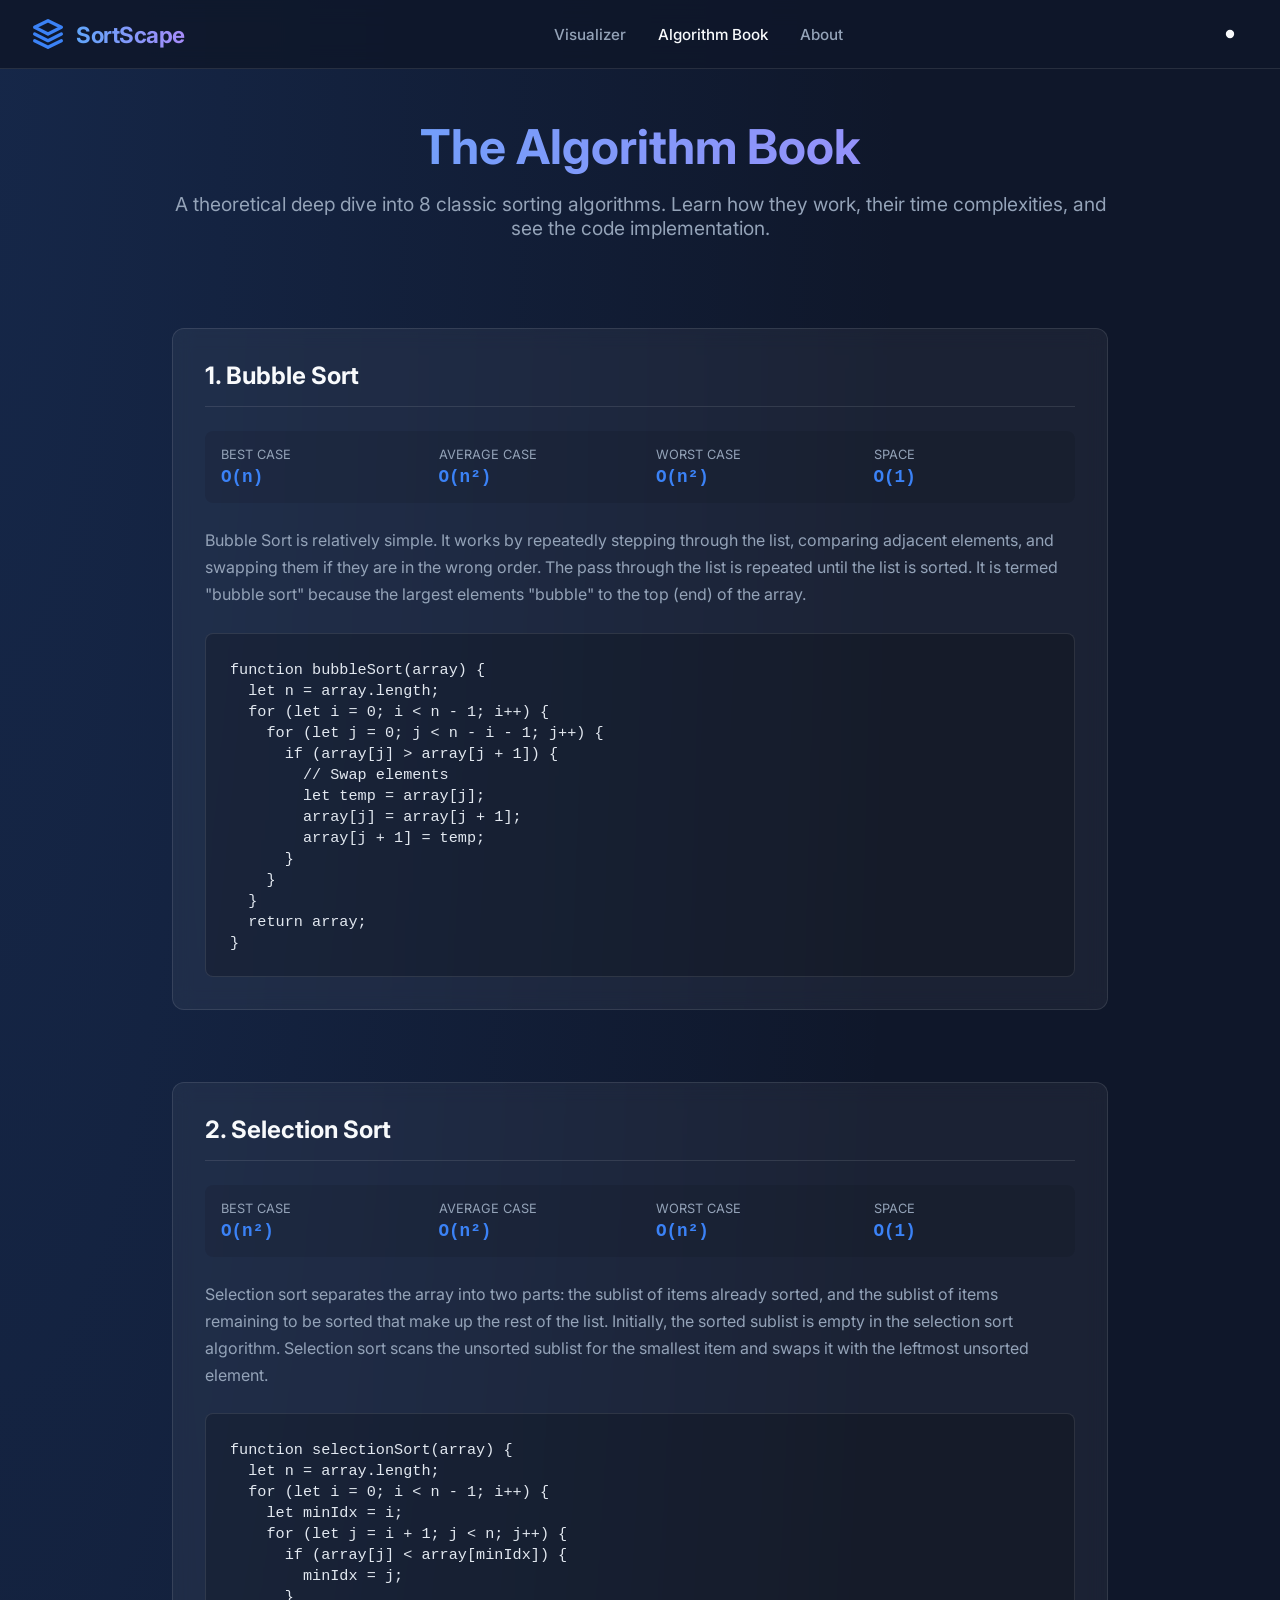
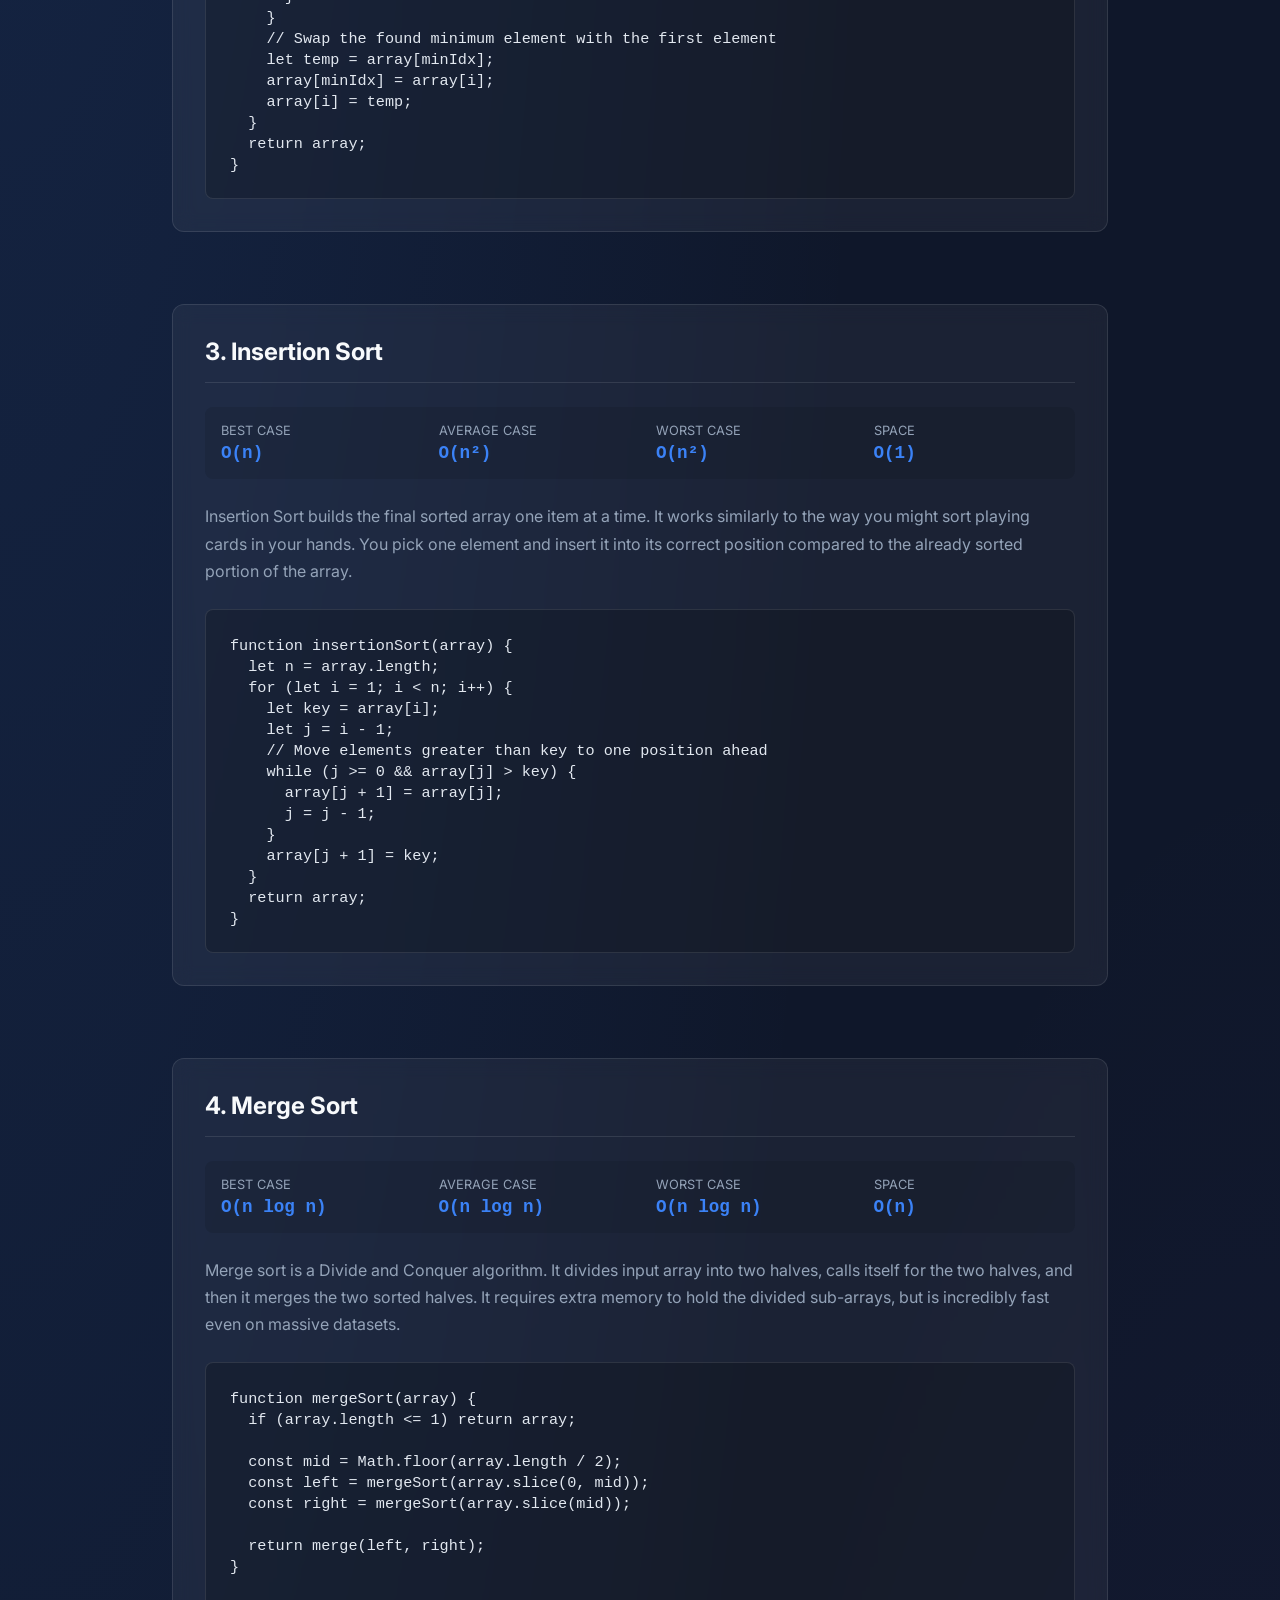
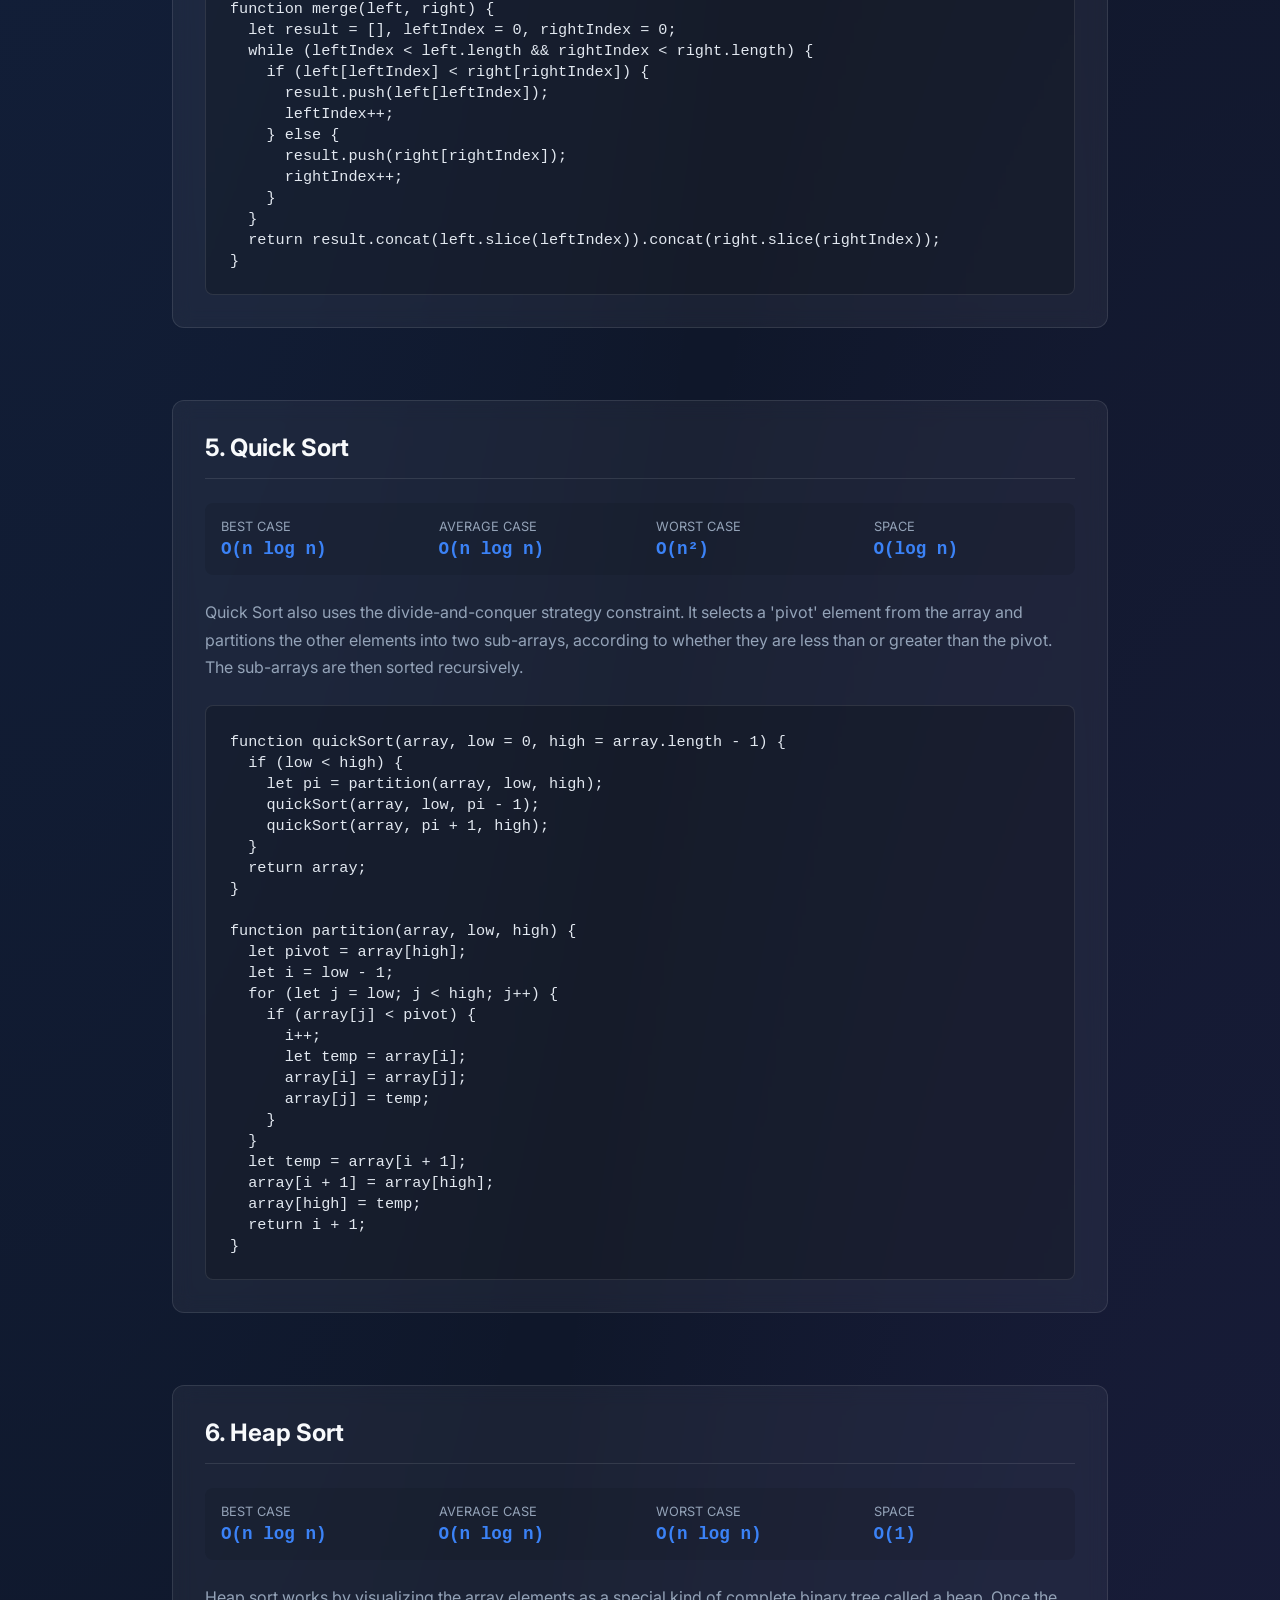
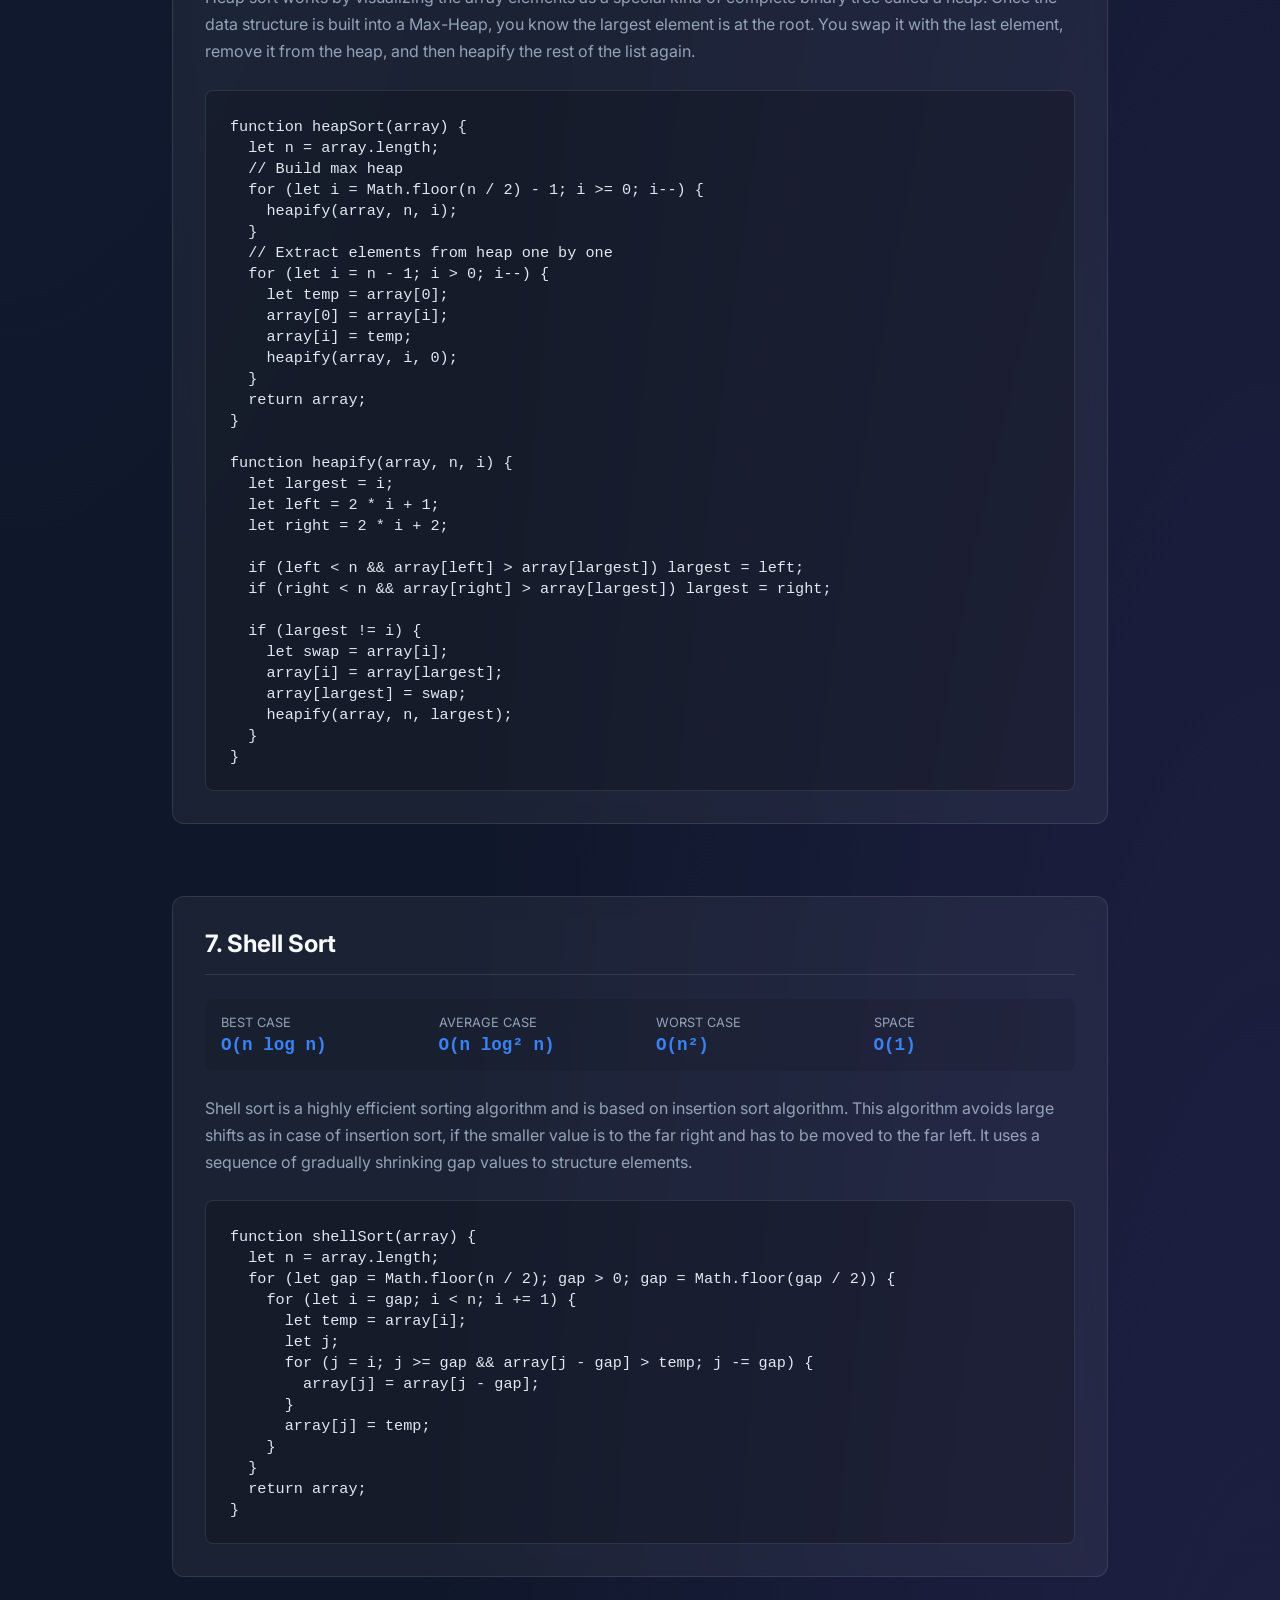
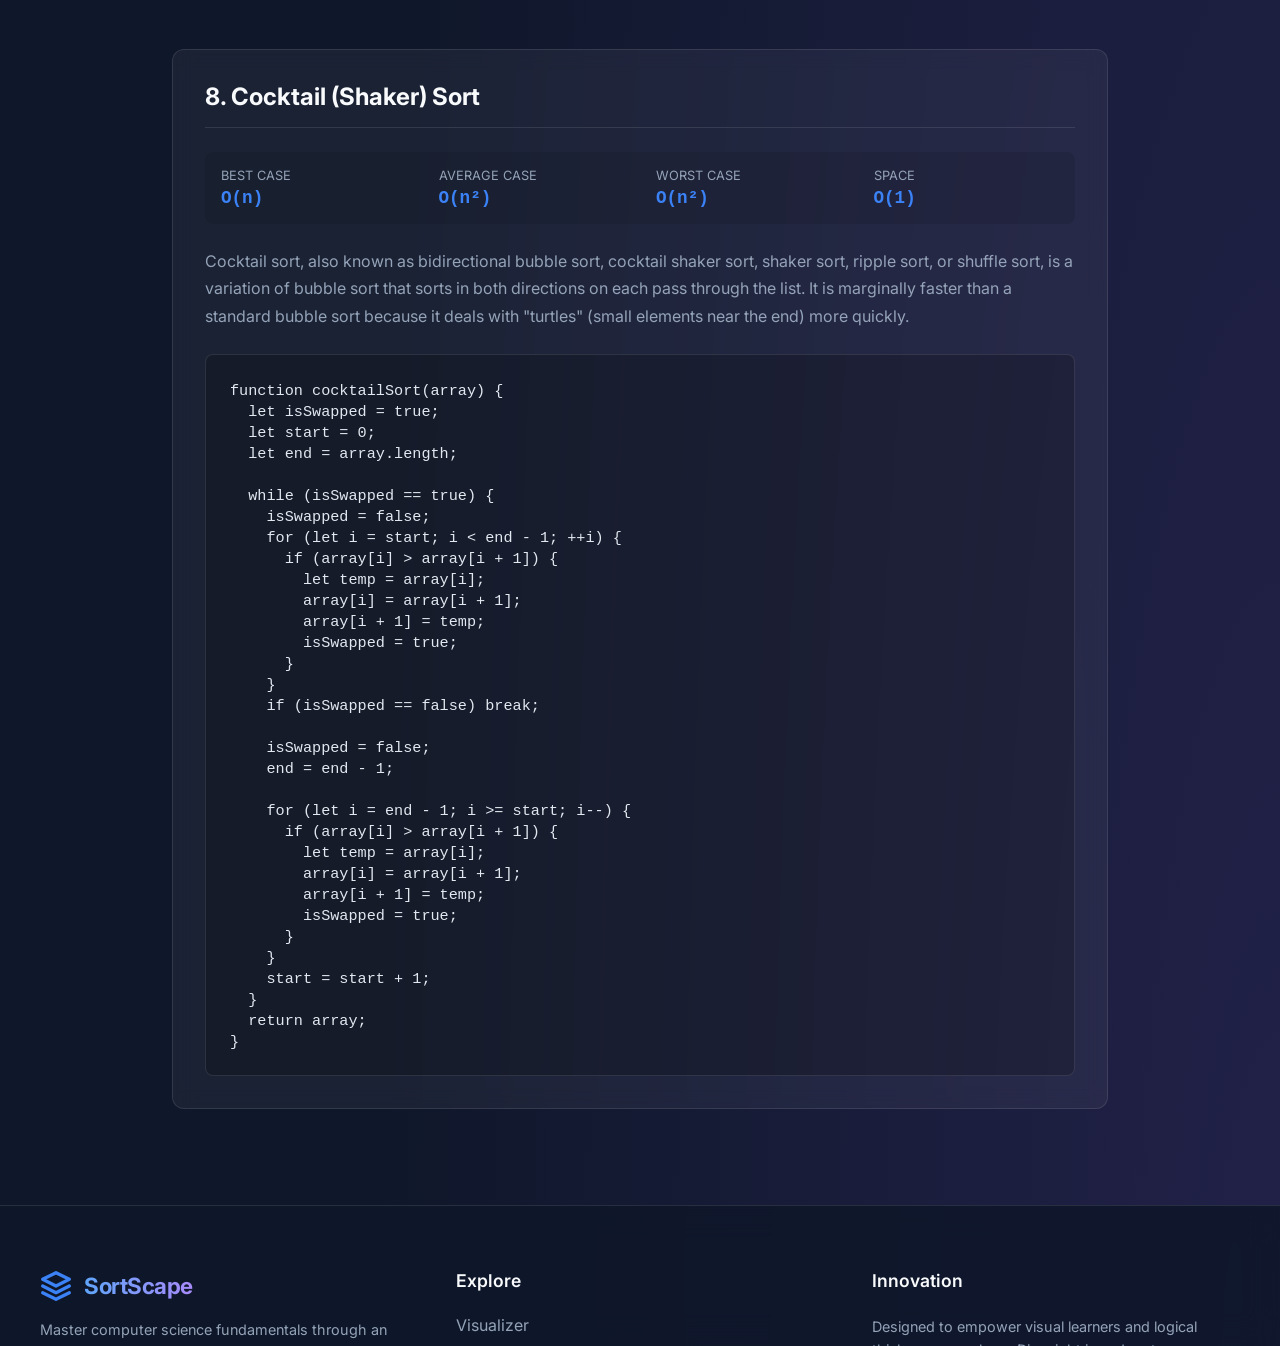
==== learn.html @ c1a528d7 "Add files via upload" ====
<!DOCTYPE html>
<html lang="en">
<head>
    <meta charset="utf-8">
    <meta name="viewport" content="width=device-width, initial-scale=1">
    <title>SortScape - Algorithm Book</title>
    
    <!-- Google Fonts -->
    <link rel="preconnect" href="https://fonts.googleapis.com">
    <link rel="preconnect" href="https://fonts.gstatic.com" crossorigin>
    <link href="https://fonts.googleapis.com/css2?family=Inter:wght@400;500;700&display=swap" rel="stylesheet">
    
    <!-- Custom CSS -->
    <link rel="stylesheet" href="style.css">
</head>
<body>
    
    <nav class="top-nav">
        <a href="main.html" class="nav-logo">
            <svg viewBox="0 0 24 24">
                <path d="M12 2L2 7l10 5 10-5-10-5zM2 17l10 5 10-5M2 12l10 5 10-5"></path>
            </svg>
            <span>SortScape</span>
        </a>
        <ul class="nav-links">
            <li><a href="main.html">Visualizer</a></li>
            <li><a href="learn.html" class="active">Algorithm Book</a></li>
            <li><a href="about.html">About</a></li>
        </ul>
        <button id="theme-toggle" class="theme-btn" aria-label="Toggle Theme"></button>
    </nav>

    <main class="page-container">
        <header class="book-header">
            <h1>The Algorithm Book</h1>
            <p>A theoretical deep dive into 8 classic sorting algorithms. Learn how they work, their time complexities, and see the code implementation.</p>
        </header>

        <!-- Bubble Sort -->
        <section class="algo-section">
            <h2>1. Bubble Sort</h2>
            <div class="algo-stats">
                <div><span>Best Case</span><strong>O(n)</strong></div>
                <div><span>Average Case</span><strong>O(n²)</strong></div>
                <div><span>Worst Case</span><strong>O(n²)</strong></div>
                <div><span>Space</span><strong>O(1)</strong></div>
            </div>
            <p>Bubble Sort is relatively simple. It works by repeatedly stepping through the list, comparing adjacent elements, and swapping them if they are in the wrong order. The pass through the list is repeated until the list is sorted. It is termed "bubble sort" because the largest elements "bubble" to the top (end) of the array.</p>
            <pre><code>function bubbleSort(array) {
  let n = array.length;
  for (let i = 0; i < n - 1; i++) {
    for (let j = 0; j < n - i - 1; j++) {
      if (array[j] > array[j + 1]) {
        // Swap elements
        let temp = array[j];
        array[j] = array[j + 1];
        array[j + 1] = temp;
      }
    }
  }
  return array;
}</code></pre>
        </section>

        <!-- Selection Sort -->
        <section class="algo-section">
            <h2>2. Selection Sort</h2>
            <div class="algo-stats">
                <div><span>Best Case</span><strong>O(n²)</strong></div>
                <div><span>Average Case</span><strong>O(n²)</strong></div>
                <div><span>Worst Case</span><strong>O(n²)</strong></div>
                <div><span>Space</span><strong>O(1)</strong></div>
            </div>
            <p>Selection sort separates the array into two parts: the sublist of items already sorted, and the sublist of items remaining to be sorted that make up the rest of the list. Initially, the sorted sublist is empty in the selection sort algorithm. Selection sort scans the unsorted sublist for the smallest item and swaps it with the leftmost unsorted element.</p>
            <pre><code>function selectionSort(array) {
  let n = array.length;
  for (let i = 0; i < n - 1; i++) {
    let minIdx = i;
    for (let j = i + 1; j < n; j++) {
      if (array[j] < array[minIdx]) {
        minIdx = j;
      }
    }
    // Swap the found minimum element with the first element
    let temp = array[minIdx];
    array[minIdx] = array[i];
    array[i] = temp;
  }
  return array;
}</code></pre>
        </section>

        <!-- Insertion Sort -->
        <section class="algo-section">
            <h2>3. Insertion Sort</h2>
            <div class="algo-stats">
                <div><span>Best Case</span><strong>O(n)</strong></div>
                <div><span>Average Case</span><strong>O(n²)</strong></div>
                <div><span>Worst Case</span><strong>O(n²)</strong></div>
                <div><span>Space</span><strong>O(1)</strong></div>
            </div>
            <p>Insertion Sort builds the final sorted array one item at a time. It works similarly to the way you might sort playing cards in your hands. You pick one element and insert it into its correct position compared to the already sorted portion of the array.</p>
            <pre><code>function insertionSort(array) {
  let n = array.length;
  for (let i = 1; i < n; i++) {
    let key = array[i];
    let j = i - 1;
    // Move elements greater than key to one position ahead
    while (j >= 0 && array[j] > key) {
      array[j + 1] = array[j];
      j = j - 1;
    }
    array[j + 1] = key;
  }
  return array;
}</code></pre>
        </section>

        <!-- Merge Sort -->
        <section class="algo-section">
            <h2>4. Merge Sort</h2>
            <div class="algo-stats">
                <div><span>Best Case</span><strong>O(n log n)</strong></div>
                <div><span>Average Case</span><strong>O(n log n)</strong></div>
                <div><span>Worst Case</span><strong>O(n log n)</strong></div>
                <div><span>Space</span><strong>O(n)</strong></div>
            </div>
            <p>Merge sort is a Divide and Conquer algorithm. It divides input array into two halves, calls itself for the two halves, and then it merges the two sorted halves. It requires extra memory to hold the divided sub-arrays, but is incredibly fast even on massive datasets.</p>
            <pre><code>function mergeSort(array) {
  if (array.length <= 1) return array;

  const mid = Math.floor(array.length / 2);
  const left = mergeSort(array.slice(0, mid));
  const right = mergeSort(array.slice(mid));

  return merge(left, right);
}

function merge(left, right) {
  let result = [], leftIndex = 0, rightIndex = 0;
  while (leftIndex < left.length && rightIndex < right.length) {
    if (left[leftIndex] < right[rightIndex]) {
      result.push(left[leftIndex]);
      leftIndex++;
    } else {
      result.push(right[rightIndex]);
      rightIndex++;
    }
  }
  return result.concat(left.slice(leftIndex)).concat(right.slice(rightIndex));
}</code></pre>
        </section>

        <!-- Quick Sort -->
        <section class="algo-section">
            <h2>5. Quick Sort</h2>
            <div class="algo-stats">
                <div><span>Best Case</span><strong>O(n log n)</strong></div>
                <div><span>Average Case</span><strong>O(n log n)</strong></div>
                <div><span>Worst Case</span><strong>O(n²)</strong></div>
                <div><span>Space</span><strong>O(log n)</strong></div>
            </div>
            <p>Quick Sort also uses the divide-and-conquer strategy constraint. It selects a 'pivot' element from the array and partitions the other elements into two sub-arrays, according to whether they are less than or greater than the pivot. The sub-arrays are then sorted recursively.</p>
            <pre><code>function quickSort(array, low = 0, high = array.length - 1) {
  if (low < high) {
    let pi = partition(array, low, high);
    quickSort(array, low, pi - 1);
    quickSort(array, pi + 1, high);
  }
  return array;
}

function partition(array, low, high) {
  let pivot = array[high];
  let i = low - 1;
  for (let j = low; j < high; j++) {
    if (array[j] < pivot) {
      i++;
      let temp = array[i];
      array[i] = array[j];
      array[j] = temp;
    }
  }
  let temp = array[i + 1];
  array[i + 1] = array[high];
  array[high] = temp;
  return i + 1;
}</code></pre>
        </section>

        <!-- Heap Sort -->
        <section class="algo-section">
            <h2>6. Heap Sort</h2>
            <div class="algo-stats">
                <div><span>Best Case</span><strong>O(n log n)</strong></div>
                <div><span>Average Case</span><strong>O(n log n)</strong></div>
                <div><span>Worst Case</span><strong>O(n log n)</strong></div>
                <div><span>Space</span><strong>O(1)</strong></div>
            </div>
            <p>Heap sort works by visualizing the array elements as a special kind of complete binary tree called a heap. Once the data structure is built into a Max-Heap, you know the largest element is at the root. You swap it with the last element, remove it from the heap, and then heapify the rest of the list again.</p>
            <pre><code>function heapSort(array) {
  let n = array.length;
  // Build max heap
  for (let i = Math.floor(n / 2) - 1; i >= 0; i--) {
    heapify(array, n, i);
  }
  // Extract elements from heap one by one
  for (let i = n - 1; i > 0; i--) {
    let temp = array[0];
    array[0] = array[i];
    array[i] = temp;
    heapify(array, i, 0);
  }
  return array;
}

function heapify(array, n, i) {
  let largest = i;
  let left = 2 * i + 1;
  let right = 2 * i + 2;

  if (left < n && array[left] > array[largest]) largest = left;
  if (right < n && array[right] > array[largest]) largest = right;

  if (largest != i) {
    let swap = array[i];
    array[i] = array[largest];
    array[largest] = swap;
    heapify(array, n, largest);
  }
}</code></pre>
        </section>

        <!-- Shell Sort -->
        <section class="algo-section">
            <h2>7. Shell Sort</h2>
            <div class="algo-stats">
                <div><span>Best Case</span><strong>O(n log n)</strong></div>
                <div><span>Average Case</span><strong>O(n log² n)</strong></div>
                <div><span>Worst Case</span><strong>O(n²)</strong></div>
                <div><span>Space</span><strong>O(1)</strong></div>
            </div>
            <p>Shell sort is a highly efficient sorting algorithm and is based on insertion sort algorithm. This algorithm avoids large shifts as in case of insertion sort, if the smaller value is to the far right and has to be moved to the far left. It uses a sequence of gradually shrinking gap values to structure elements.</p>
            <pre><code>function shellSort(array) {
  let n = array.length;
  for (let gap = Math.floor(n / 2); gap > 0; gap = Math.floor(gap / 2)) {
    for (let i = gap; i < n; i += 1) {
      let temp = array[i];
      let j;
      for (j = i; j >= gap && array[j - gap] > temp; j -= gap) {
        array[j] = array[j - gap];
      }
      array[j] = temp;
    }
  }
  return array;
}</code></pre>
        </section>

        <!-- Cocktail Sort -->
        <section class="algo-section">
            <h2>8. Cocktail (Shaker) Sort</h2>
            <div class="algo-stats">
                <div><span>Best Case</span><strong>O(n)</strong></div>
                <div><span>Average Case</span><strong>O(n²)</strong></div>
                <div><span>Worst Case</span><strong>O(n²)</strong></div>
                <div><span>Space</span><strong>O(1)</strong></div>
            </div>
            <p>Cocktail sort, also known as bidirectional bubble sort, cocktail shaker sort, shaker sort, ripple sort, or shuffle sort, is a variation of bubble sort that sorts in both directions on each pass through the list. It is marginally faster than a standard bubble sort because it deals with "turtles" (small elements near the end) more quickly.</p>
            <pre><code>function cocktailSort(array) {
  let isSwapped = true;
  let start = 0;
  let end = array.length;

  while (isSwapped == true) {
    isSwapped = false;
    for (let i = start; i < end - 1; ++i) {
      if (array[i] > array[i + 1]) {
        let temp = array[i];
        array[i] = array[i + 1];
        array[i + 1] = temp;
        isSwapped = true;
      }
    }
    if (isSwapped == false) break;
    
    isSwapped = false;
    end = end - 1;
    
    for (let i = end - 1; i >= start; i--) {
      if (array[i] > array[i + 1]) {
        let temp = array[i];
        array[i] = array[i + 1];
        array[i + 1] = temp;
        isSwapped = true;
      }
    }
    start = start + 1;
  }
  return array;
}</code></pre>
        </section>
        
    </main>

    <footer class="site-footer">
        <div class="footer-content">
            <div class="footer-brand">
                <a href="main.html" class="nav-logo">
                    <svg viewBox="0 0 24 24">
                        <path d="M12 2L2 7l10 5 10-5-10-5zM2 17l10 5 10-5M2 12l10 5 10-5"></path>
                    </svg>
                    <span>SortScape</span>
                </a>
                <p>Master computer science fundamentals through an immersive, real-time visual playground.</p>
            </div>
            <div class="footer-links">
                <h4>Explore</h4>
                <ul>
                    <li><a href="main.html">Visualizer</a></li>
                    <li><a href="learn.html">Algorithm Book</a></li>
                    <li><a href="about.html">About SortScape</a></li>
                </ul>
            </div>
            <div class="footer-socials">
                <h4>Innovation</h4>
                <p>Designed to empower visual learners and logical thinkers everywhere. Dive right in and sort away.</p>
            </div>
        </div>
        <div class="footer-bottom">
            <p>&copy; 2026 SortScape. Open to the world.</p>
        </div>
    </footer>

    <!-- Custom JS -->
    <script src="common.js"></script>
</body>
</html>
---- style.css ----
:root {
  --bg-color: #0f172a;
  --bg-gradient-1: rgba(59, 130, 246, 0.15);
  --bg-gradient-2: rgba(139, 92, 246, 0.15);
  --glass-bg: rgba(255, 255, 255, 0.05);
  --glass-border: rgba(255, 255, 255, 0.1);
  --glass-shadow: rgba(0, 0, 0, 0.25);
  --text-primary: #f8fafc;
  --text-secondary: #94a3b8;
  --accent-color: #3b82f6;
  --accent-hover: #2563eb;
  --accent-stop: #ef4444;
  --accent-stop-hover: #dc2626;
  --nav-bg: rgba(15, 23, 42, 0.85);
  
  --bar-default: #3b82f6;
  --bar-compare: #facc15;
  --bar-swap: #ef4444;
  --bar-sorted: #10b981;
}

[data-theme="light"] {
  --bg-color: #f8fafc;
  --bg-gradient-1: rgba(59, 130, 246, 0.1);
  --bg-gradient-2: rgba(139, 92, 246, 0.1);
  --glass-bg: rgba(255, 255, 255, 0.6);
  --glass-border: rgba(0, 0, 0, 0.1);
  --glass-shadow: rgba(0, 0, 0, 0.05);
  --text-primary: #0f172a;
  --text-secondary: #475569;
  --accent-color: #2563eb;
  --accent-hover: #1d4ed8;
  --nav-bg: rgba(248, 250, 252, 0.9);
  
  --bar-default: #3b82f6;
}

* {
  margin: 0;
  padding: 0;
  box-sizing: border-box;
  font-family: 'Inter', system-ui, -apple-system, sans-serif;
  transition: background-color 0.3s ease, color 0.3s ease, border-color 0.3s ease;
}

body {
  background-color: var(--bg-color);
  background-image: 
    radial-gradient(at 0% 0%, var(--bg-gradient-1) 0px, transparent 50%),
    radial-gradient(at 100% 100%, var(--bg-gradient-2) 0px, transparent 50%);
  color: var(--text-primary);
  min-height: 100vh;
  display: flex;
  flex-direction: column;
}

/* Navbar */
.top-nav {
  position: sticky;
  top: 0;
  z-index: 50;
  background: var(--nav-bg);
  backdrop-filter: blur(12px);
  -webkit-backdrop-filter: blur(12px);
  border-bottom: 1px solid var(--glass-border);
  padding: 1rem 2rem;
  display: flex;
  justify-content: space-between;
  align-items: center;
}

.nav-logo {
  display: flex;
  align-items: center;
  gap: 0.75rem;
  text-decoration: none;
}

.nav-logo svg {
  width: 32px;
  height: 32px;
  fill: none;
  stroke: var(--accent-color);
  stroke-width: 2.5;
  stroke-linecap: round;
  stroke-linejoin: round;
}

.nav-logo span {
  font-size: 1.4rem;
  font-weight: 700;
  background: linear-gradient(to right, #60a5fa, #a78bfa);
  -webkit-background-clip: text;
  background-clip: text;
  -webkit-text-fill-color: transparent;
  color: transparent;
  letter-spacing: -0.5px;
}
[data-theme="light"] .nav-logo span {
  background: linear-gradient(to right, #2563eb, #7c3aed);
  -webkit-background-clip: text;
  background-clip: text;
}

.nav-links {
  display: flex;
  list-style: none;
  gap: 2rem;
  align-items: center;
}

.nav-links a {
  text-decoration: none;
  color: var(--text-secondary);
  font-weight: 500;
  font-size: 0.95rem;
  transition: color 0.2s;
}

.nav-links a:hover, .nav-links a.active {
  color: var(--text-primary);
}

.theme-btn {
  background: transparent;
  border: none;
  color: var(--text-primary);
  cursor: pointer;
  display: flex;
  align-items: center;
  justify-content: center;
  padding: 0.5rem;
  border-radius: 50%;
  transition: background 0.2s;
}

.theme-btn:hover {
  background: var(--glass-bg);
}
.theme-btn svg { width: 20px; height: 20px; fill: currentColor; }

/* Visualizer Specifics (moved below nav) */
.controls-header {
  background: var(--glass-bg);
  backdrop-filter: blur(12px);
  -webkit-backdrop-filter: blur(12px);
  border-bottom: 1px solid var(--glass-border);
  padding: 1.5rem 2rem;
  display: flex;
  flex-wrap: wrap;
  justify-content: center;
  align-items: center;
  gap: 2rem;
}

.controls-container {
  display: flex;
  flex-wrap: wrap;
  align-items: center;
  gap: 1.5rem;
}

.control-group {
  display: flex;
  flex-direction: column;
  gap: 0.5rem;
}

.control-group label {
  font-size: 0.85rem;
  color: var(--text-secondary);
  font-weight: 500;
}

.input-text {
  background: rgba(0,0,0,0.1);
  border: 1px solid var(--glass-border);
  color: var(--text-primary);
  padding: 0.5rem 0.75rem;
  border-radius: 6px;
  outline: none;
  width: 170px;
  font-size: 0.9rem;
  transition: border-color 0.2s;
}
[data-theme="light"] .input-text {
  background: rgba(255,255,255,0.7);
}
.input-text:focus {
  border-color: var(--accent-color);
}

input[type="range"] {
  -webkit-appearance: none;
  appearance: none;
  width: 130px;
  background: transparent;
}

input[type="range"]::-webkit-slider-thumb {
  -webkit-appearance: none;
  appearance: none;
  height: 16px;
  width: 16px;
  border-radius: 50%;
  background: var(--accent-color);
  cursor: pointer;
  margin-top: -6px;
  box-shadow: 0 0 10px rgba(59, 130, 246, 0.5);
  transition: transform 0.1s;
}
input[type="range"]::-webkit-slider-thumb:hover { transform: scale(1.2); }
input[type="range"]::-webkit-slider-runnable-track {
  width: 100%;
  height: 4px;
  cursor: pointer;
  background: var(--glass-border);
  border-radius: 2px;
}

.btn {
  background: var(--glass-bg);
  border: 1px solid var(--glass-border);
  color: var(--text-primary);
  padding: 0.6rem 1.2rem;
  border-radius: 8px;
  font-size: 0.9rem;
  font-weight: 500;
  cursor: pointer;
  transition: all 0.2s ease;
  white-space: nowrap;
}

.btn:hover:not(:disabled) {
  background: rgba(255, 255, 255, 0.1);
  border-color: rgba(255, 255, 255, 0.2);
  transform: translateY(-2px);
}
[data-theme="light"] .btn:hover:not(:disabled) {
  background: rgba(0, 0, 0, 0.05);
}

.btn:active:not(:disabled) { transform: translateY(0); }
.btn:disabled { opacity: 0.5; cursor: not-allowed; transform: none !important; }

.btn-primary {
  background: var(--accent-color);
  border-color: var(--accent-color);
  color: #fff;
  box-shadow: 0 4px 14px 0 rgba(59, 130, 246, 0.39);
}
.btn-primary:hover:not(:disabled) { background: var(--accent-hover); border-color: var(--accent-hover); }

.btn-danger {
  background: var(--accent-stop);
  border-color: var(--accent-stop);
  color: #fff;
  box-shadow: 0 4px 14px 0 rgba(239, 68, 68, 0.39);
}
.btn-danger:hover:not(:disabled) { background: var(--accent-stop-hover); border-color: var(--accent-stop-hover); }

.btn-success { background: var(--bar-sorted); border-color: var(--bar-sorted); color: #fff; box-shadow: 0 4px 14px 0 rgba(16, 185, 129, 0.39); }
.btn-success.active { background: #059669; border-color: #059669; box-shadow: inset 0 2px 4px rgba(0,0,0,0.5); transform: scale(0.95); }

.algorithms {
  background: var(--glass-bg);
  border-bottom: 1px solid var(--glass-border);
  padding: 1rem 2rem;
  display: flex;
  flex-wrap: wrap;
  gap: 0.75rem;
  justify-content: center;
}

/* Main content */
main {
  flex: 1;
  display: flex;
  flex-direction: column;
  align-items: center;
  padding: 2rem;
  gap: 1.5rem;
}

.info-panel {
  width: 100%;
  max-width: 1200px;
  background: var(--glass-bg);
  backdrop-filter: blur(10px);
  border: 1px solid var(--glass-border);
  border-radius: 12px;
  padding: 1rem 2rem;
  display: flex;
  gap: 2rem;
  flex-wrap: wrap;
  align-items: center;
  box-shadow: 0 10px 30px -10px var(--glass-shadow);
}

.info-stat { display: flex; flex-direction: column; min-width: 120px; }
.info-label { font-size: 0.75rem; color: var(--text-secondary); text-transform: uppercase; letter-spacing: 0.05em; margin-bottom: 0.25rem; }
.info-value { font-family: monospace; font-size: 1.25rem; font-weight: 700; color: var(--text-primary); }

.array-viewer {
  flex: 1; min-width: 250px; overflow-x: auto; white-space: nowrap;
  background: rgba(0, 0, 0, 0.1); padding: 0.75rem 1rem; border-radius: 8px;
  border: 1px inset var(--glass-border); font-family: monospace; font-size: 0.9rem;
}
[data-theme="light"] .array-viewer { background: rgba(0, 0, 0, 0.03); }

.array-container {
  display: flex; align-items: flex-end; justify-content: center; width: 100%; max-width: 1200px;
  height: 50vh; min-height: 400px; background: var(--glass-bg); border: 1px solid var(--glass-border);
  border-radius: 16px; padding: 1rem; box-shadow: 0 25px 50px -12px var(--glass-shadow); backdrop-filter: blur(4px);
}

.array-bar {
  background-color: var(--bar-default); border-radius: 4px 4px 0 0; position: relative;
  transition: height 0.1s; /* removed background transition for performance */
  box-shadow: 0 0 8px rgba(59, 130, 246, 0.3);
}

/* Array Bar Event States */
.array-bar.draggable { cursor: grab; }
.array-bar.draggable:active { cursor: grabbing; }
.array-bar.dragging { opacity: 0.4; background-color: #a855f7 !important; box-shadow: 0 0 15px #a855f7 !important; z-index: 10; }
.array-bar.drag-over { border: 2px dashed #a855f7; opacity: 0.8; }
.array-bar.compare { background-color: var(--bar-compare); box-shadow: 0 0 12px rgba(250, 204, 21, 0.5); }
.array-bar.swap { background-color: var(--bar-swap); box-shadow: 0 0 12px rgba(239, 68, 68, 0.5); }
.array-bar.sorted { background-color: var(--bar-sorted); box-shadow: 0 0 12px rgba(16, 185, 129, 0.5); }

/* How to use section (below visualizer) */
.how-to-use {
  max-width: 1200px; width: 100%; margin-top: 2rem; background: var(--glass-bg);
  border: 1px solid var(--glass-border); border-radius: 12px; padding: 2rem; backdrop-filter: blur(10px);
}
.how-to-use h2 { margin-bottom: 1rem; color: var(--text-primary); }
.how-to-use p { color: var(--text-secondary); line-height: 1.6; margin-bottom: 0.5rem; }
.how-to-use ul { color: var(--text-secondary); margin-left: 1.5rem; line-height: 1.6; margin-bottom: 1rem; }
.how-to-use li { margin-bottom: 0.5rem; }

/* Book & Pages styling */
.page-container {
  max-width: 1000px;
  margin: 0 auto;
  padding: 3rem 2rem;
  width: 100%;
}

.book-header {
  text-align: center; margin-bottom: 4rem;
}
.book-header h1 { font-size: 3rem; margin-bottom: 1rem; background: linear-gradient(to right, #60a5fa, #a78bfa); -webkit-background-clip: text; background-clip: text; -webkit-text-fill-color: transparent; color: transparent;}
[data-theme="light"] .book-header h1 { background: linear-gradient(to right, #2563eb, #7c3aed); -webkit-background-clip: text; background-clip: text;}
.book-header p { font-size: 1.2rem; color: var(--text-secondary); }

.algo-section {
  background: var(--glass-bg); border: 1px solid var(--glass-border); border-radius: 12px;
  padding: 2rem; margin-bottom: 3rem; backdrop-filter: blur(10px);
}
.algo-section h2 { border-bottom: 1px solid var(--glass-border); padding-bottom: 1rem; margin-bottom: 1.5rem; color: var(--text-primary); }
.algo-section p { line-height: 1.7; color: var(--text-secondary); margin-bottom: 1.5rem; }
.algo-stats { display: flex; gap: 2rem; margin-bottom: 1.5rem; background: rgba(0,0,0,0.1); padding: 1rem; border-radius: 8px;}
[data-theme="light"] .algo-stats { background: rgba(0,0,0,0.03); }
.algo-stats div { flex: 1; }
.algo-stats span { display: block; font-size: 0.8rem; text-transform: uppercase; color: var(--text-secondary); margin-bottom: 0.25rem; }
.algo-stats strong { color: var(--accent-color); font-family: monospace; font-size: 1.1rem; }

pre { background: rgba(0, 0, 0, 0.2); padding: 1.5rem; border-radius: 8px; overflow-x: auto; border: 1px solid var(--glass-border); color: #e2e8f0; }
[data-theme="light"] pre { background: #1e293b; color: #f8fafc; }
code { font-family: 'Consolas', monospace; font-size: 0.95rem; }

/* Responsive */
@media (max-width: 768px) {
  .nav-links { display: none; } /* Could add hamburger, but keeping simple for now */
  .controls-header { flex-direction: column; }
  .controls-container { justify-content: center; }
}

/* Footer Styles */
.site-footer {
  background: var(--nav-bg);
  backdrop-filter: blur(16px);
  -webkit-backdrop-filter: blur(16px);
  border-top: 1px solid var(--glass-border);
  margin-top: auto;
  padding: 4rem 2rem 1.5rem;
  color: var(--text-secondary);
}

.footer-content {
  max-width: 1200px;
  margin: 0 auto;
  display: grid;
  grid-template-columns: repeat(auto-fit, minmax(280px, 1fr));
  gap: 3rem;
  padding-bottom: 3rem;
  border-bottom: 1px solid var(--glass-border);
}

.footer-brand .nav-logo {
  display: flex;
  align-items: center;
  gap: 0.75rem;
  text-decoration: none;
  margin-bottom: 1rem;
}

.footer-brand p {
  line-height: 1.6;
  font-size: 0.9rem;
}

.footer-links h4, .footer-socials h4 {
  color: var(--text-primary);
  font-size: 1.1rem;
  margin-bottom: 1.5rem;
  font-weight: 600;
}

.footer-links ul {
  list-style: none;
}

.footer-links li {
  margin-bottom: 0.75rem;
}

.footer-links a {
  text-decoration: none;
  color: var(--text-secondary);
  transition: color 0.3s ease, transform 0.3s ease;
  display: inline-block;
}

.footer-links a:hover {
  color: var(--accent-color);
  transform: translateX(5px);
}

.footer-socials p {
  line-height: 1.6;
  font-size: 0.9rem;
  margin-bottom: 1rem;
}

.footer-bottom {
  text-align: center;
  padding-top: 1.5rem;
  font-size: 0.8rem;
  opacity: 0.8;
}
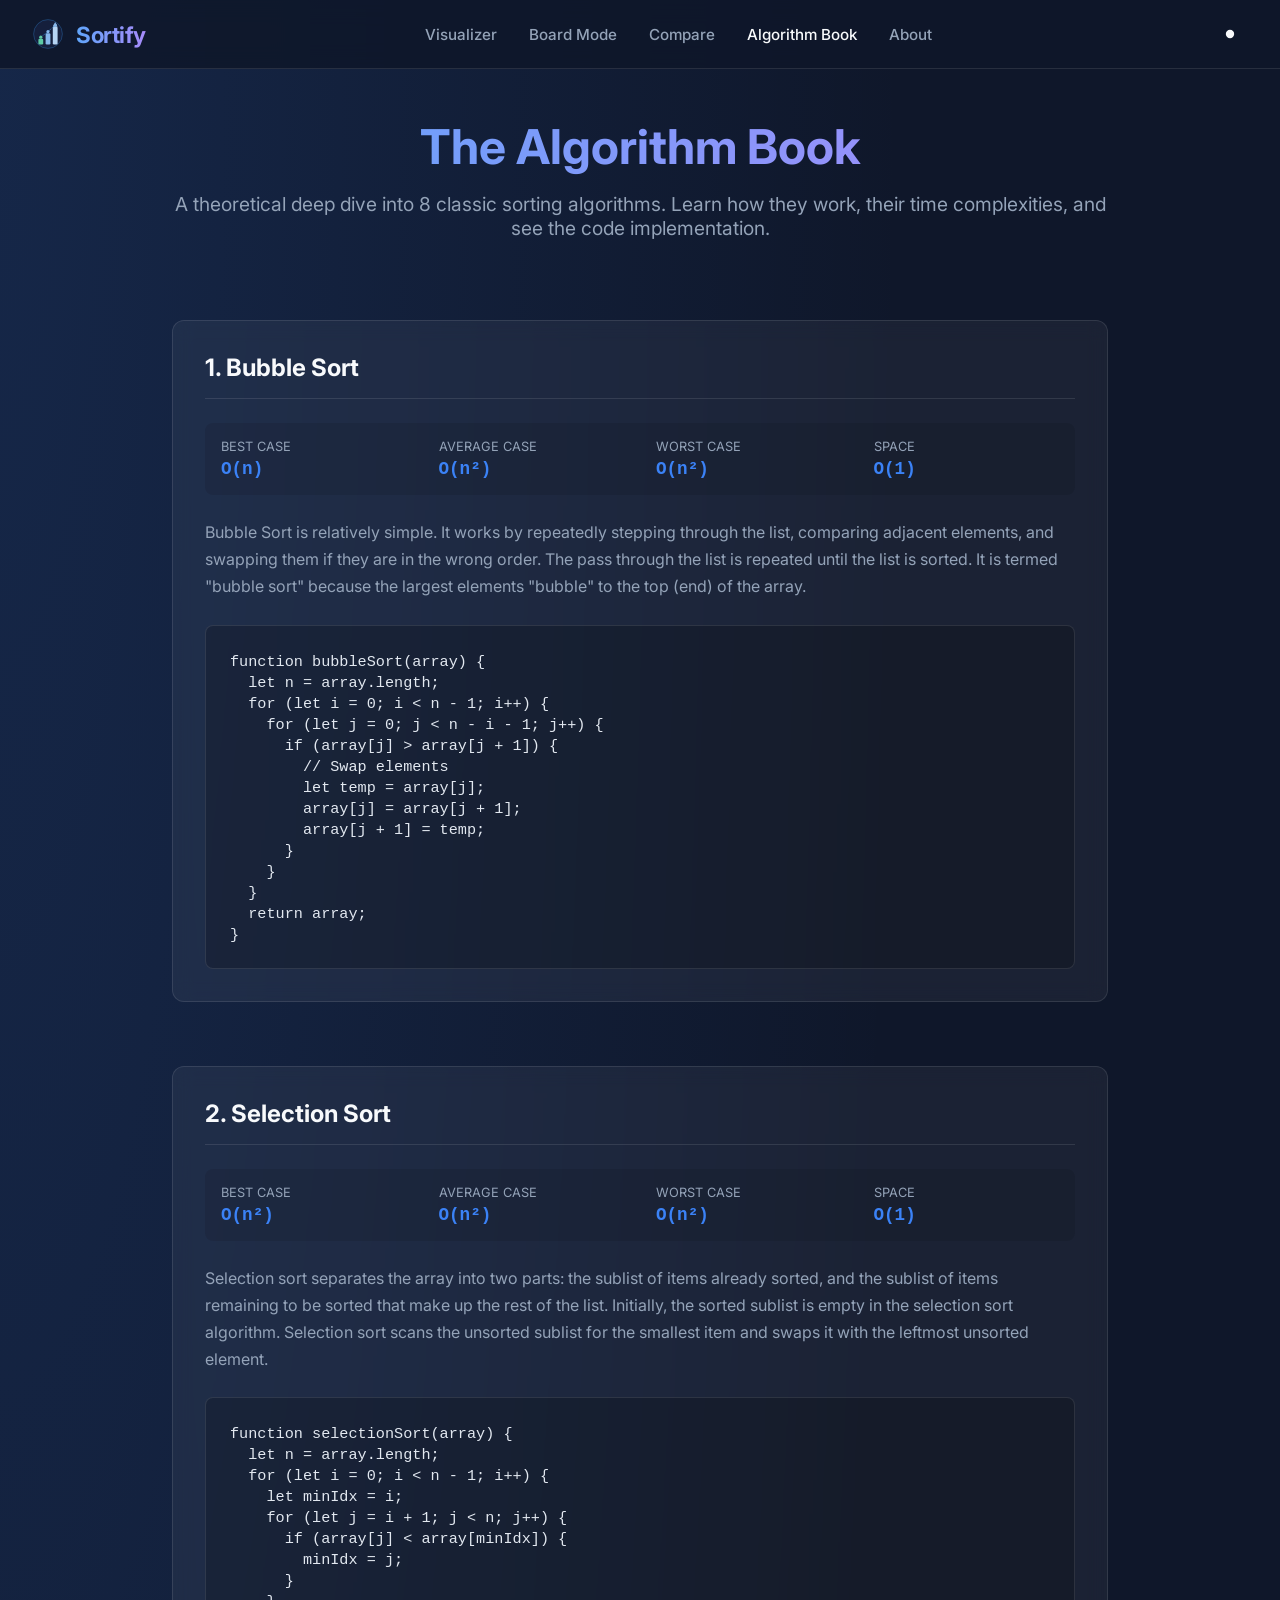
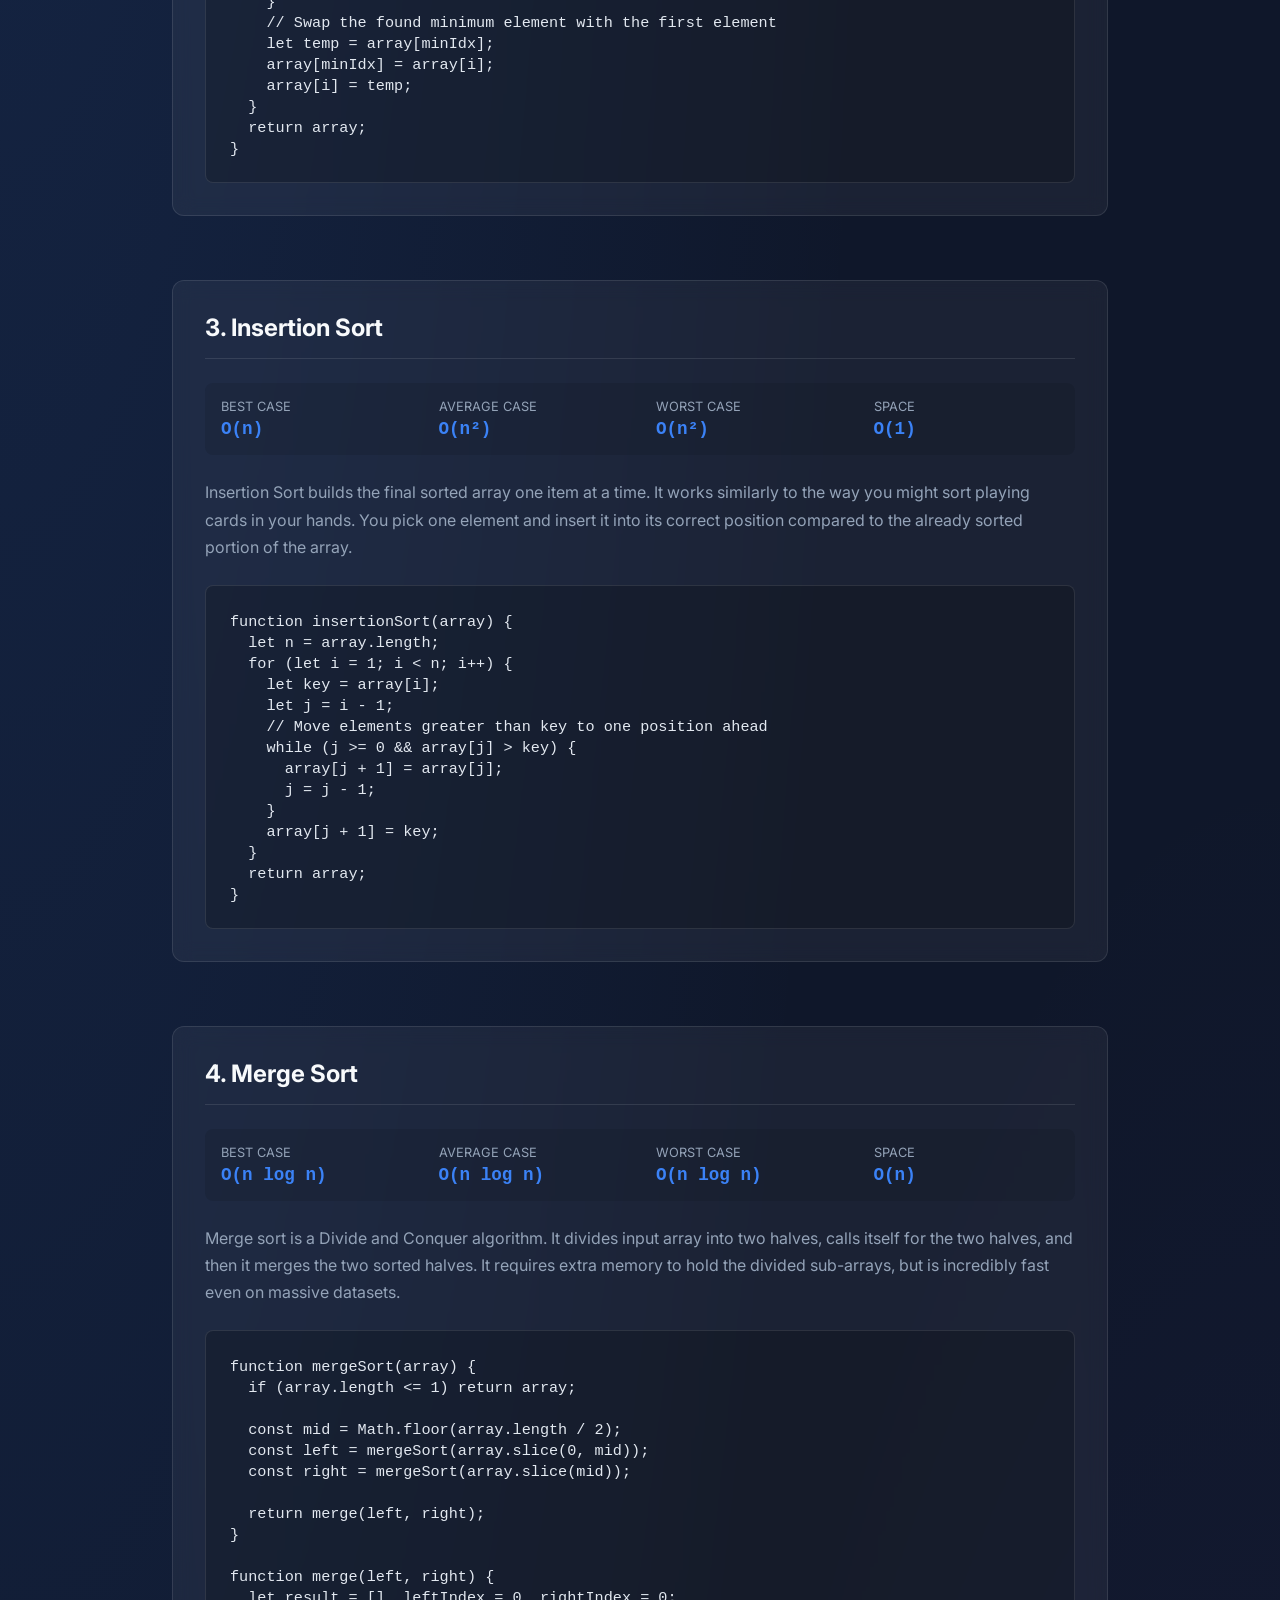
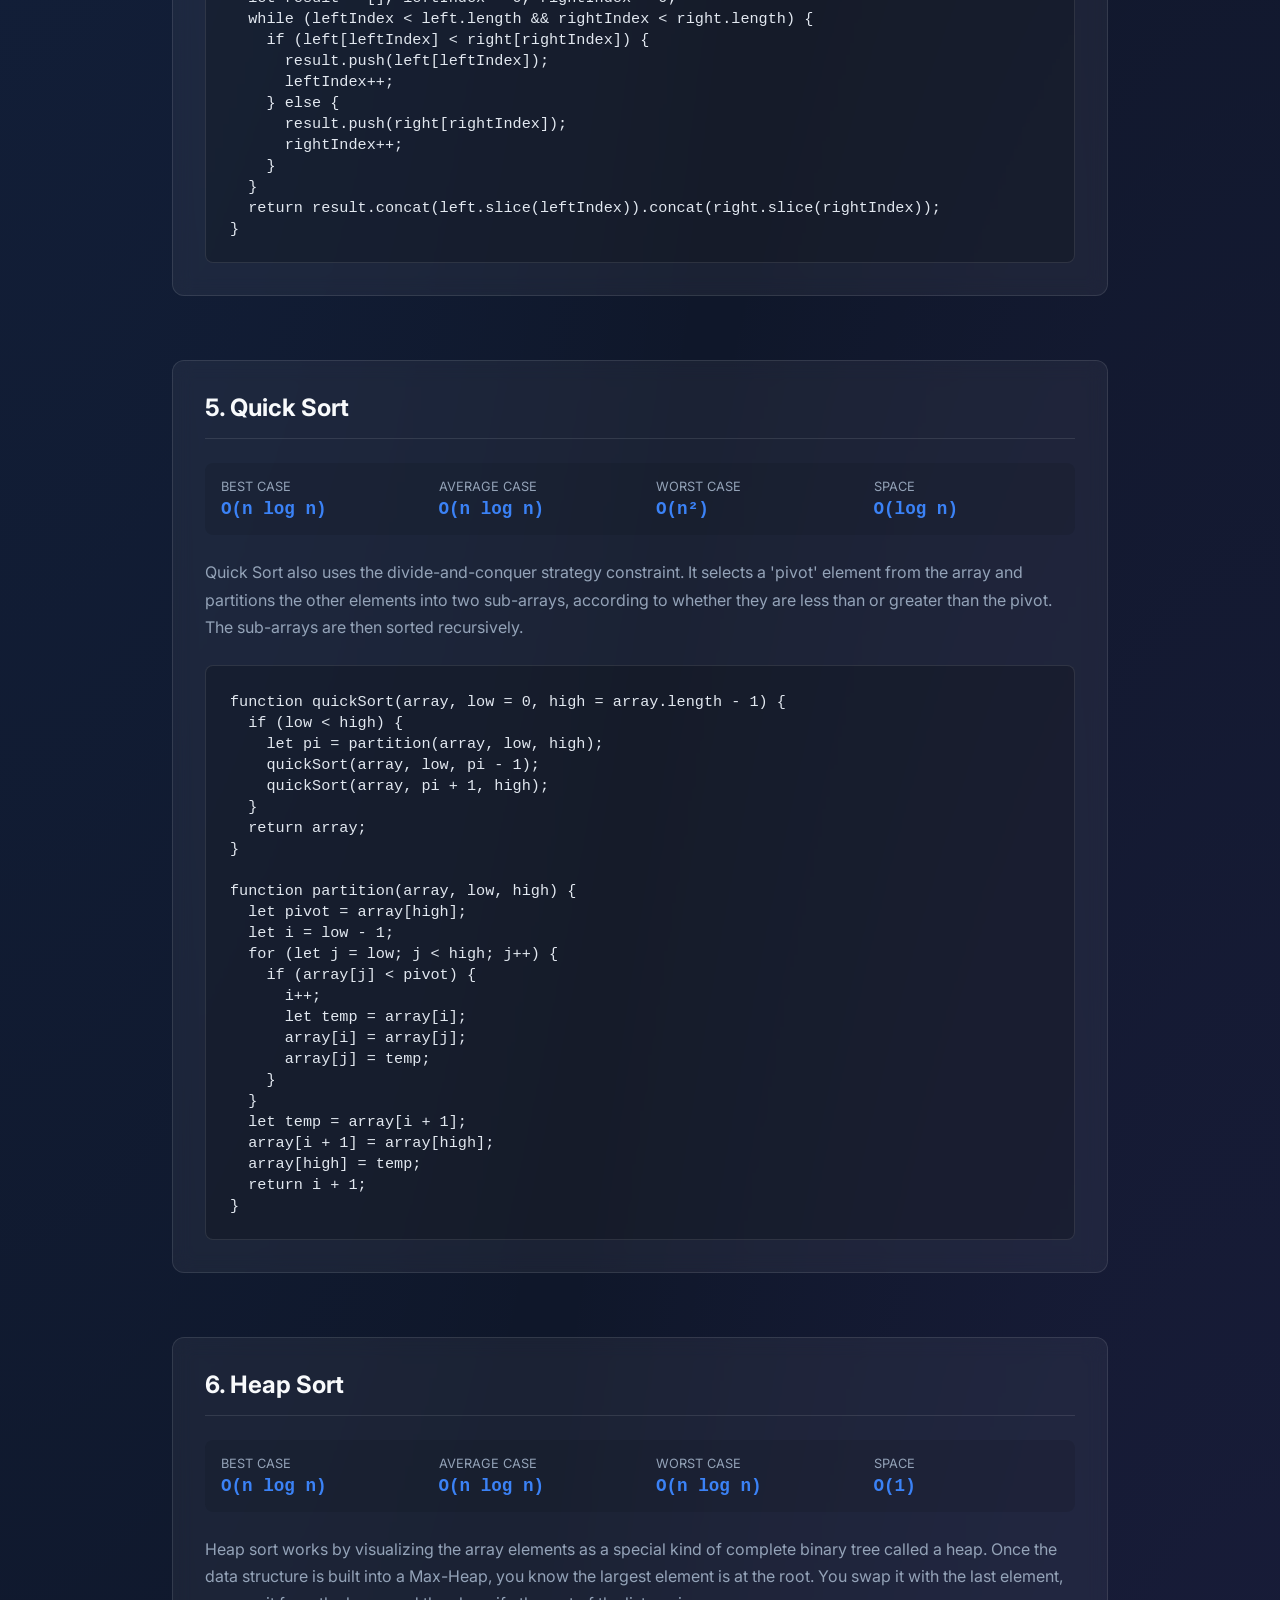
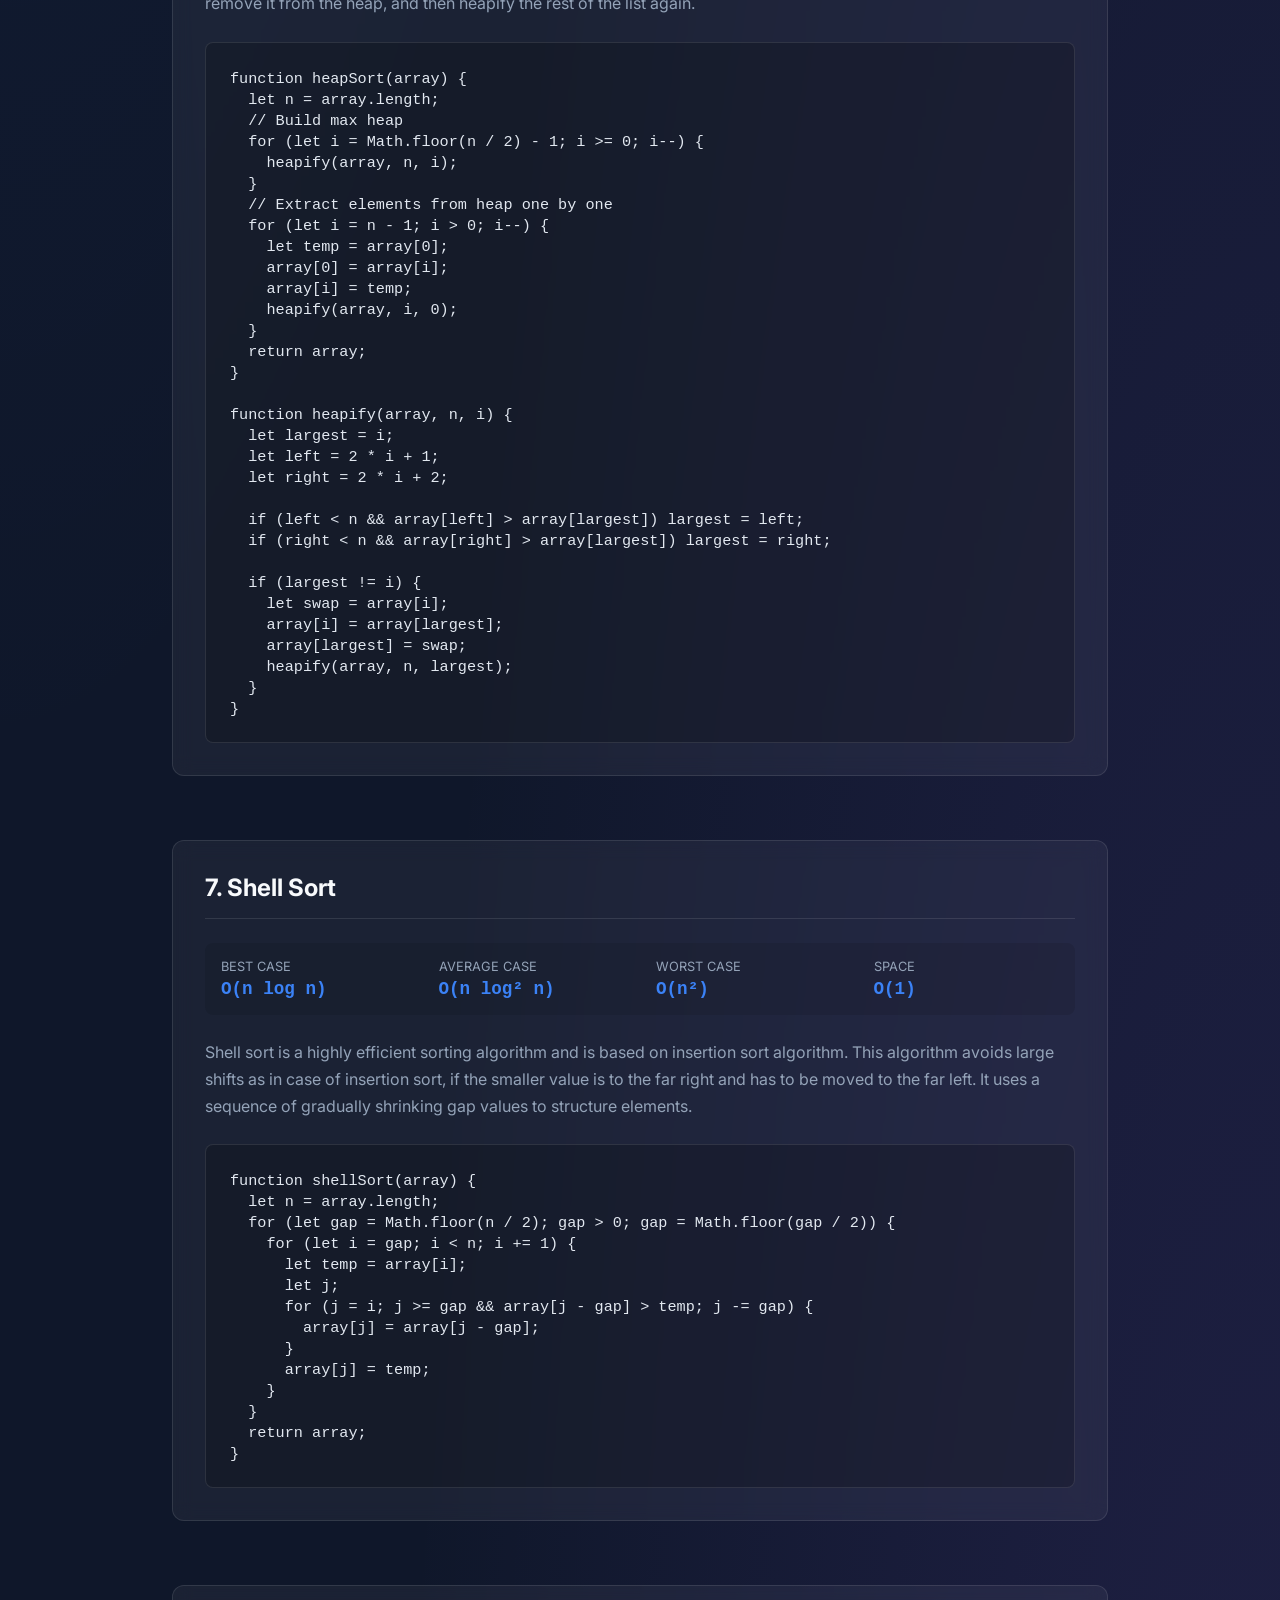
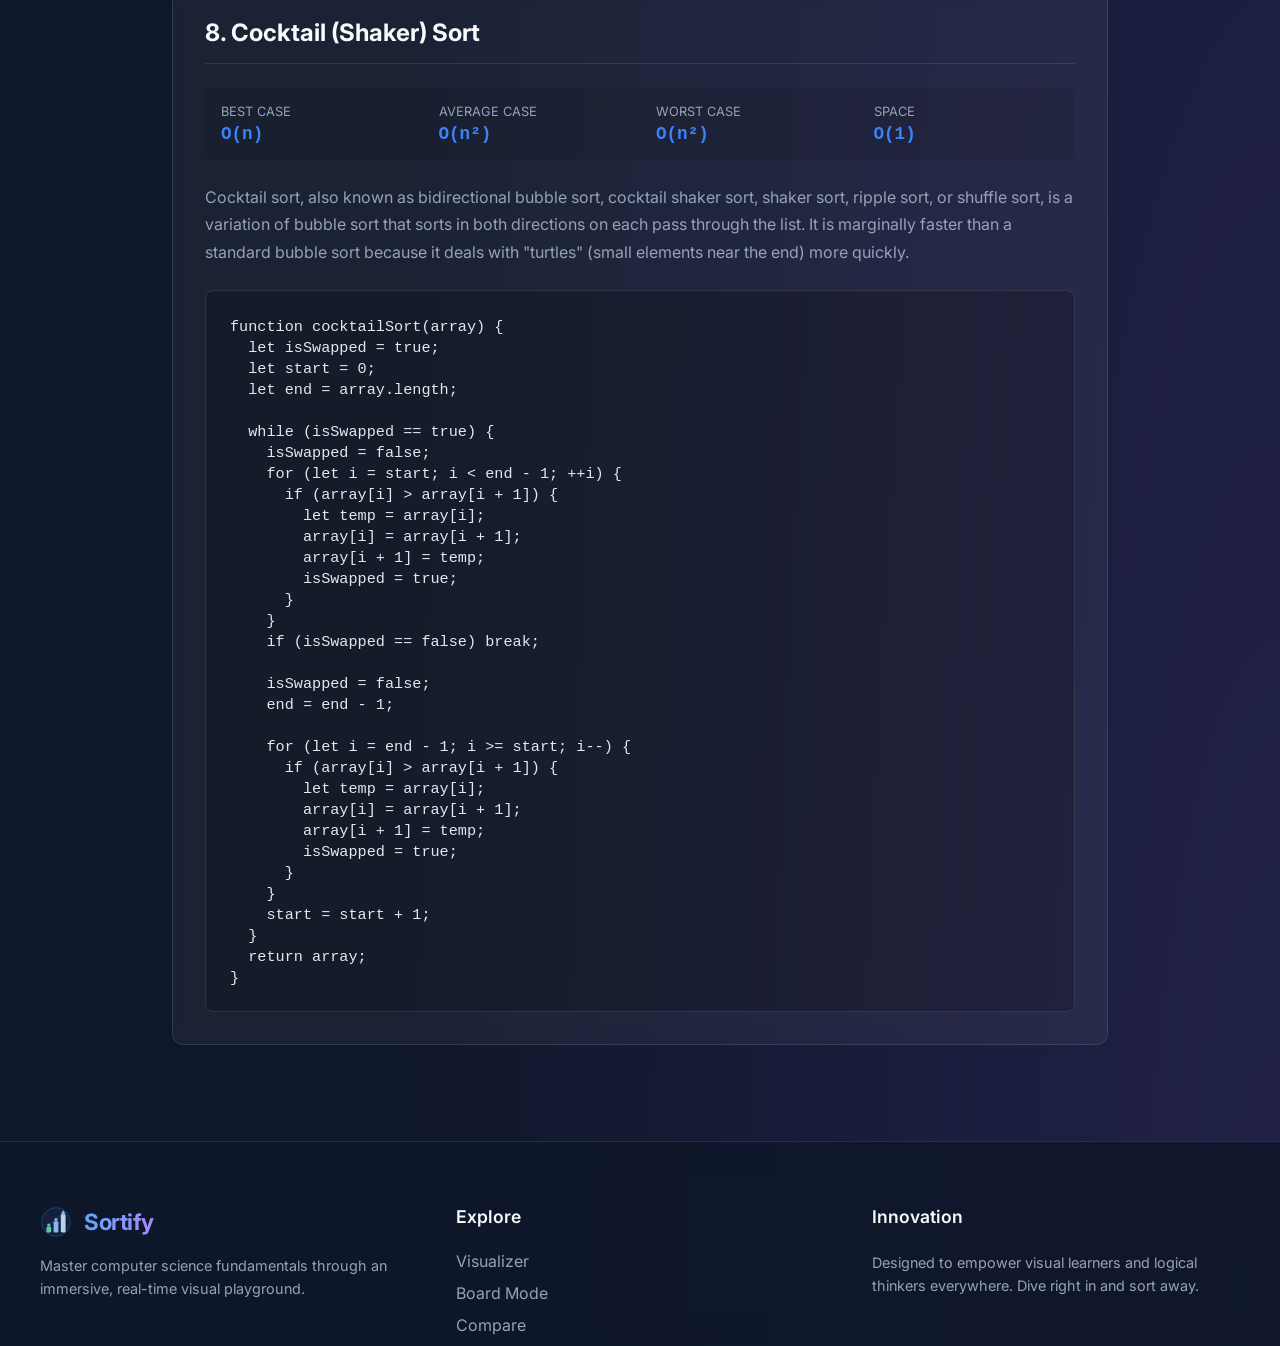
==== commit c2160123: "Add files via upload" ====
--- a/learn.html
+++ b/learn.html
@@ -1,52 +1,80 @@
 <!DOCTYPE html>
 <html lang="en">
+
 <head>
-    <meta charset="utf-8">
-    <meta name="viewport" content="width=device-width, initial-scale=1">
-    <title>SortScape - Algorithm Book</title>
-    
-    <!-- Google Fonts -->
-    <link rel="preconnect" href="https://fonts.googleapis.com">
-    <link rel="preconnect" href="https://fonts.gstatic.com" crossorigin>
-    <link href="https://fonts.googleapis.com/css2?family=Inter:wght@400;500;700&display=swap" rel="stylesheet">
-    
-    <!-- Custom CSS -->
-    <link rel="stylesheet" href="style.css">
+  <meta charset="utf-8">
+  <meta name="viewport" content="width=device-width, initial-scale=1">
+  <title>Sortify - Algorithm Book</title>
+
+  <!-- Google Fonts -->
+  <link rel="preconnect" href="https://fonts.googleapis.com">
+  <link rel="preconnect" href="https://fonts.gstatic.com" crossorigin>
+  <link href="https://fonts.googleapis.com/css2?family=Inter:wght@400;500;700&display=swap" rel="stylesheet">
+
+  <!-- Custom CSS -->
+  <link rel="stylesheet" href="style.css">
 </head>
+
 <body>
-    
-    <nav class="top-nav">
-        <a href="main.html" class="nav-logo">
-            <svg viewBox="0 0 24 24">
-                <path d="M12 2L2 7l10 5 10-5-10-5zM2 17l10 5 10-5M2 12l10 5 10-5"></path>
-            </svg>
-            <span>SortScape</span>
-        </a>
-        <ul class="nav-links">
-            <li><a href="main.html">Visualizer</a></li>
-            <li><a href="learn.html" class="active">Algorithm Book</a></li>
-            <li><a href="about.html">About</a></li>
-        </ul>
-        <button id="theme-toggle" class="theme-btn" aria-label="Toggle Theme"></button>
-    </nav>
-
-    <main class="page-container">
-        <header class="book-header">
-            <h1>The Algorithm Book</h1>
-            <p>A theoretical deep dive into 8 classic sorting algorithms. Learn how they work, their time complexities, and see the code implementation.</p>
-        </header>
-
-        <!-- Bubble Sort -->
-        <section class="algo-section">
-            <h2>1. Bubble Sort</h2>
-            <div class="algo-stats">
-                <div><span>Best Case</span><strong>O(n)</strong></div>
-                <div><span>Average Case</span><strong>O(n²)</strong></div>
-                <div><span>Worst Case</span><strong>O(n²)</strong></div>
-                <div><span>Space</span><strong>O(1)</strong></div>
-            </div>
-            <p>Bubble Sort is relatively simple. It works by repeatedly stepping through the list, comparing adjacent elements, and swapping them if they are in the wrong order. The pass through the list is repeated until the list is sorted. It is termed "bubble sort" because the largest elements "bubble" to the top (end) of the array.</p>
-            <pre><code>function bubbleSort(array) {
+
+  <nav class="top-nav">
+    <a href="index.html" class="nav-logo">
+      <svg class="logo-dark" viewBox="0 0 40 40" width="32" height="32">
+        <circle cx="20" cy="20" r="18" fill="#16213E" opacity="0.9"/>
+        <circle cx="20" cy="20" r="18" fill="none" stroke="#378ADD" stroke-width="0.8" opacity="0.5"/>
+        <rect x="8" y="26" width="6" height="7" rx="1.5" fill="#5DCAA5"/>
+        <rect x="17" y="19" width="6" height="14" rx="1.5" fill="#85B7EB"/>
+        <rect x="26" y="11" width="6" height="22" rx="1.5" fill="#B5D4F4"/>
+        <polyline points="11,24 20,17 29,9" fill="none" stroke="#378ADD" stroke-width="1" stroke-dasharray="2.5 2" opacity="0.7" stroke-linecap="round"/>
+        <circle cx="11" cy="24" r="2" fill="#5DCAA5"/>
+        <circle cx="20" cy="17" r="2" fill="#85B7EB"/>
+        <circle cx="29" cy="9" r="2" fill="#B5D4F4"/>
+        <polygon points="29,5 26,11 32,11" fill="#85B7EB"/>
+      </svg>
+      <svg class="logo-light" viewBox="0 0 40 40" width="32" height="32">
+        <circle cx="20" cy="20" r="18" fill="white"/>
+        <circle cx="20" cy="20" r="18" fill="none" stroke="#378ADD" stroke-width="0.8" opacity="0.5"/>
+        <rect x="8" y="26" width="6" height="7" rx="1.5" fill="#5DCAA5"/>
+        <rect x="17" y="19" width="6" height="14" rx="1.5" fill="#85B7EB"/>
+        <rect x="26" y="11" width="6" height="22" rx="1.5" fill="#B5D4F4"/>
+        <polyline points="11,24 20,17 29,9" fill="none" stroke="#185FA5" stroke-width="1" stroke-dasharray="2.5 2" opacity="0.7" stroke-linecap="round"/>
+        <circle cx="11" cy="24" r="2" fill="#0F6E56"/>
+        <circle cx="20" cy="17" r="2" fill="#185FA5"/>
+        <circle cx="29" cy="9" r="2" fill="#378ADD"/>
+        <polygon points="29,5 26,11 32,11" fill="#185FA5"/>
+      </svg>
+      <span>Sortify</span>
+    </a>
+    <ul class="nav-links">
+      <li><a href="index.html">Visualizer</a></li>
+      <li><a href="board.html">Board Mode</a></li>
+      <li><a href="compare.html">Compare</a></li>
+      <li><a href="learn.html" class="active">Algorithm Book</a></li>
+      <li><a href="about.html">About</a></li>
+    </ul>
+    <button id="theme-toggle" class="theme-btn" aria-label="Toggle Theme"></button>
+  </nav>
+
+  <main class="page-container">
+    <header class="book-header">
+      <h1>The Algorithm Book</h1>
+      <p>A theoretical deep dive into 8 classic sorting algorithms. Learn how they work, their time complexities, and
+        see the code implementation.</p>
+    </header>
+
+    <!-- Bubble Sort -->
+    <section class="algo-section">
+      <h2>1. Bubble Sort</h2>
+      <div class="algo-stats">
+        <div><span>Best Case</span><strong>O(n)</strong></div>
+        <div><span>Average Case</span><strong>O(n²)</strong></div>
+        <div><span>Worst Case</span><strong>O(n²)</strong></div>
+        <div><span>Space</span><strong>O(1)</strong></div>
+      </div>
+      <p>Bubble Sort is relatively simple. It works by repeatedly stepping through the list, comparing adjacent
+        elements, and swapping them if they are in the wrong order. The pass through the list is repeated until the list
+        is sorted. It is termed "bubble sort" because the largest elements "bubble" to the top (end) of the array.</p>
+      <pre><code>function bubbleSort(array) {
   let n = array.length;
   for (let i = 0; i < n - 1; i++) {
     for (let j = 0; j < n - i - 1; j++) {
@@ -60,19 +88,22 @@
   }
   return array;
 }</code></pre>
-        </section>
-
-        <!-- Selection Sort -->
-        <section class="algo-section">
-            <h2>2. Selection Sort</h2>
-            <div class="algo-stats">
-                <div><span>Best Case</span><strong>O(n²)</strong></div>
-                <div><span>Average Case</span><strong>O(n²)</strong></div>
-                <div><span>Worst Case</span><strong>O(n²)</strong></div>
-                <div><span>Space</span><strong>O(1)</strong></div>
-            </div>
-            <p>Selection sort separates the array into two parts: the sublist of items already sorted, and the sublist of items remaining to be sorted that make up the rest of the list. Initially, the sorted sublist is empty in the selection sort algorithm. Selection sort scans the unsorted sublist for the smallest item and swaps it with the leftmost unsorted element.</p>
-            <pre><code>function selectionSort(array) {
+    </section>
+
+    <!-- Selection Sort -->
+    <section class="algo-section">
+      <h2>2. Selection Sort</h2>
+      <div class="algo-stats">
+        <div><span>Best Case</span><strong>O(n²)</strong></div>
+        <div><span>Average Case</span><strong>O(n²)</strong></div>
+        <div><span>Worst Case</span><strong>O(n²)</strong></div>
+        <div><span>Space</span><strong>O(1)</strong></div>
+      </div>
+      <p>Selection sort separates the array into two parts: the sublist of items already sorted, and the sublist of
+        items remaining to be sorted that make up the rest of the list. Initially, the sorted sublist is empty in the
+        selection sort algorithm. Selection sort scans the unsorted sublist for the smallest item and swaps it with the
+        leftmost unsorted element.</p>
+      <pre><code>function selectionSort(array) {
   let n = array.length;
   for (let i = 0; i < n - 1; i++) {
     let minIdx = i;
@@ -88,19 +119,21 @@
   }
   return array;
 }</code></pre>
-        </section>
-
-        <!-- Insertion Sort -->
-        <section class="algo-section">
-            <h2>3. Insertion Sort</h2>
-            <div class="algo-stats">
-                <div><span>Best Case</span><strong>O(n)</strong></div>
-                <div><span>Average Case</span><strong>O(n²)</strong></div>
-                <div><span>Worst Case</span><strong>O(n²)</strong></div>
-                <div><span>Space</span><strong>O(1)</strong></div>
-            </div>
-            <p>Insertion Sort builds the final sorted array one item at a time. It works similarly to the way you might sort playing cards in your hands. You pick one element and insert it into its correct position compared to the already sorted portion of the array.</p>
-            <pre><code>function insertionSort(array) {
+    </section>
+
+    <!-- Insertion Sort -->
+    <section class="algo-section">
+      <h2>3. Insertion Sort</h2>
+      <div class="algo-stats">
+        <div><span>Best Case</span><strong>O(n)</strong></div>
+        <div><span>Average Case</span><strong>O(n²)</strong></div>
+        <div><span>Worst Case</span><strong>O(n²)</strong></div>
+        <div><span>Space</span><strong>O(1)</strong></div>
+      </div>
+      <p>Insertion Sort builds the final sorted array one item at a time. It works similarly to the way you might sort
+        playing cards in your hands. You pick one element and insert it into its correct position compared to the
+        already sorted portion of the array.</p>
+      <pre><code>function insertionSort(array) {
   let n = array.length;
   for (let i = 1; i < n; i++) {
     let key = array[i];
@@ -114,19 +147,21 @@
   }
   return array;
 }</code></pre>
-        </section>
-
-        <!-- Merge Sort -->
-        <section class="algo-section">
-            <h2>4. Merge Sort</h2>
-            <div class="algo-stats">
-                <div><span>Best Case</span><strong>O(n log n)</strong></div>
-                <div><span>Average Case</span><strong>O(n log n)</strong></div>
-                <div><span>Worst Case</span><strong>O(n log n)</strong></div>
-                <div><span>Space</span><strong>O(n)</strong></div>
-            </div>
-            <p>Merge sort is a Divide and Conquer algorithm. It divides input array into two halves, calls itself for the two halves, and then it merges the two sorted halves. It requires extra memory to hold the divided sub-arrays, but is incredibly fast even on massive datasets.</p>
-            <pre><code>function mergeSort(array) {
+    </section>
+
+    <!-- Merge Sort -->
+    <section class="algo-section">
+      <h2>4. Merge Sort</h2>
+      <div class="algo-stats">
+        <div><span>Best Case</span><strong>O(n log n)</strong></div>
+        <div><span>Average Case</span><strong>O(n log n)</strong></div>
+        <div><span>Worst Case</span><strong>O(n log n)</strong></div>
+        <div><span>Space</span><strong>O(n)</strong></div>
+      </div>
+      <p>Merge sort is a Divide and Conquer algorithm. It divides input array into two halves, calls itself for the two
+        halves, and then it merges the two sorted halves. It requires extra memory to hold the divided sub-arrays, but
+        is incredibly fast even on massive datasets.</p>
+      <pre><code>function mergeSort(array) {
   if (array.length <= 1) return array;
 
   const mid = Math.floor(array.length / 2);
@@ -149,19 +184,21 @@
   }
   return result.concat(left.slice(leftIndex)).concat(right.slice(rightIndex));
 }</code></pre>
-        </section>
-
-        <!-- Quick Sort -->
-        <section class="algo-section">
-            <h2>5. Quick Sort</h2>
-            <div class="algo-stats">
-                <div><span>Best Case</span><strong>O(n log n)</strong></div>
-                <div><span>Average Case</span><strong>O(n log n)</strong></div>
-                <div><span>Worst Case</span><strong>O(n²)</strong></div>
-                <div><span>Space</span><strong>O(log n)</strong></div>
-            </div>
-            <p>Quick Sort also uses the divide-and-conquer strategy constraint. It selects a 'pivot' element from the array and partitions the other elements into two sub-arrays, according to whether they are less than or greater than the pivot. The sub-arrays are then sorted recursively.</p>
-            <pre><code>function quickSort(array, low = 0, high = array.length - 1) {
+    </section>
+
+    <!-- Quick Sort -->
+    <section class="algo-section">
+      <h2>5. Quick Sort</h2>
+      <div class="algo-stats">
+        <div><span>Best Case</span><strong>O(n log n)</strong></div>
+        <div><span>Average Case</span><strong>O(n log n)</strong></div>
+        <div><span>Worst Case</span><strong>O(n²)</strong></div>
+        <div><span>Space</span><strong>O(log n)</strong></div>
+      </div>
+      <p>Quick Sort also uses the divide-and-conquer strategy constraint. It selects a 'pivot' element from the array
+        and partitions the other elements into two sub-arrays, according to whether they are less than or greater than
+        the pivot. The sub-arrays are then sorted recursively.</p>
+      <pre><code>function quickSort(array, low = 0, high = array.length - 1) {
   if (low < high) {
     let pi = partition(array, low, high);
     quickSort(array, low, pi - 1);
@@ -186,19 +223,21 @@
   array[high] = temp;
   return i + 1;
 }</code></pre>
-        </section>
-
-        <!-- Heap Sort -->
-        <section class="algo-section">
-            <h2>6. Heap Sort</h2>
-            <div class="algo-stats">
-                <div><span>Best Case</span><strong>O(n log n)</strong></div>
-                <div><span>Average Case</span><strong>O(n log n)</strong></div>
-                <div><span>Worst Case</span><strong>O(n log n)</strong></div>
-                <div><span>Space</span><strong>O(1)</strong></div>
-            </div>
-            <p>Heap sort works by visualizing the array elements as a special kind of complete binary tree called a heap. Once the data structure is built into a Max-Heap, you know the largest element is at the root. You swap it with the last element, remove it from the heap, and then heapify the rest of the list again.</p>
-            <pre><code>function heapSort(array) {
+    </section>
+
+    <!-- Heap Sort -->
+    <section class="algo-section">
+      <h2>6. Heap Sort</h2>
+      <div class="algo-stats">
+        <div><span>Best Case</span><strong>O(n log n)</strong></div>
+        <div><span>Average Case</span><strong>O(n log n)</strong></div>
+        <div><span>Worst Case</span><strong>O(n log n)</strong></div>
+        <div><span>Space</span><strong>O(1)</strong></div>
+      </div>
+      <p>Heap sort works by visualizing the array elements as a special kind of complete binary tree called a heap. Once
+        the data structure is built into a Max-Heap, you know the largest element is at the root. You swap it with the
+        last element, remove it from the heap, and then heapify the rest of the list again.</p>
+      <pre><code>function heapSort(array) {
   let n = array.length;
   // Build max heap
   for (let i = Math.floor(n / 2) - 1; i >= 0; i--) {
@@ -229,19 +268,21 @@
     heapify(array, n, largest);
   }
 }</code></pre>
-        </section>
-
-        <!-- Shell Sort -->
-        <section class="algo-section">
-            <h2>7. Shell Sort</h2>
-            <div class="algo-stats">
-                <div><span>Best Case</span><strong>O(n log n)</strong></div>
-                <div><span>Average Case</span><strong>O(n log² n)</strong></div>
-                <div><span>Worst Case</span><strong>O(n²)</strong></div>
-                <div><span>Space</span><strong>O(1)</strong></div>
-            </div>
-            <p>Shell sort is a highly efficient sorting algorithm and is based on insertion sort algorithm. This algorithm avoids large shifts as in case of insertion sort, if the smaller value is to the far right and has to be moved to the far left. It uses a sequence of gradually shrinking gap values to structure elements.</p>
-            <pre><code>function shellSort(array) {
+    </section>
+
+    <!-- Shell Sort -->
+    <section class="algo-section">
+      <h2>7. Shell Sort</h2>
+      <div class="algo-stats">
+        <div><span>Best Case</span><strong>O(n log n)</strong></div>
+        <div><span>Average Case</span><strong>O(n log² n)</strong></div>
+        <div><span>Worst Case</span><strong>O(n²)</strong></div>
+        <div><span>Space</span><strong>O(1)</strong></div>
+      </div>
+      <p>Shell sort is a highly efficient sorting algorithm and is based on insertion sort algorithm. This algorithm
+        avoids large shifts as in case of insertion sort, if the smaller value is to the far right and has to be moved
+        to the far left. It uses a sequence of gradually shrinking gap values to structure elements.</p>
+      <pre><code>function shellSort(array) {
   let n = array.length;
   for (let gap = Math.floor(n / 2); gap > 0; gap = Math.floor(gap / 2)) {
     for (let i = gap; i < n; i += 1) {
@@ -255,19 +296,22 @@
   }
   return array;
 }</code></pre>
-        </section>
-
-        <!-- Cocktail Sort -->
-        <section class="algo-section">
-            <h2>8. Cocktail (Shaker) Sort</h2>
-            <div class="algo-stats">
-                <div><span>Best Case</span><strong>O(n)</strong></div>
-                <div><span>Average Case</span><strong>O(n²)</strong></div>
-                <div><span>Worst Case</span><strong>O(n²)</strong></div>
-                <div><span>Space</span><strong>O(1)</strong></div>
-            </div>
-            <p>Cocktail sort, also known as bidirectional bubble sort, cocktail shaker sort, shaker sort, ripple sort, or shuffle sort, is a variation of bubble sort that sorts in both directions on each pass through the list. It is marginally faster than a standard bubble sort because it deals with "turtles" (small elements near the end) more quickly.</p>
-            <pre><code>function cocktailSort(array) {
+    </section>
+
+    <!-- Cocktail Sort -->
+    <section class="algo-section">
+      <h2>8. Cocktail (Shaker) Sort</h2>
+      <div class="algo-stats">
+        <div><span>Best Case</span><strong>O(n)</strong></div>
+        <div><span>Average Case</span><strong>O(n²)</strong></div>
+        <div><span>Worst Case</span><strong>O(n²)</strong></div>
+        <div><span>Space</span><strong>O(1)</strong></div>
+      </div>
+      <p>Cocktail sort, also known as bidirectional bubble sort, cocktail shaker sort, shaker sort, ripple sort, or
+        shuffle sort, is a variation of bubble sort that sorts in both directions on each pass through the list. It is
+        marginally faster than a standard bubble sort because it deals with "turtles" (small elements near the end) more
+        quickly.</p>
+      <pre><code>function cocktailSort(array) {
   let isSwapped = true;
   let start = 0;
   let end = array.length;
@@ -299,40 +343,64 @@
   }
   return array;
 }</code></pre>
-        </section>
-        
-    </main>
-
-    <footer class="site-footer">
-        <div class="footer-content">
-            <div class="footer-brand">
-                <a href="main.html" class="nav-logo">
-                    <svg viewBox="0 0 24 24">
-                        <path d="M12 2L2 7l10 5 10-5-10-5zM2 17l10 5 10-5M2 12l10 5 10-5"></path>
-                    </svg>
-                    <span>SortScape</span>
-                </a>
-                <p>Master computer science fundamentals through an immersive, real-time visual playground.</p>
-            </div>
-            <div class="footer-links">
-                <h4>Explore</h4>
-                <ul>
-                    <li><a href="main.html">Visualizer</a></li>
-                    <li><a href="learn.html">Algorithm Book</a></li>
-                    <li><a href="about.html">About SortScape</a></li>
-                </ul>
-            </div>
-            <div class="footer-socials">
-                <h4>Innovation</h4>
-                <p>Designed to empower visual learners and logical thinkers everywhere. Dive right in and sort away.</p>
-            </div>
-        </div>
-        <div class="footer-bottom">
-            <p>&copy; 2026 SortScape. Open to the world.</p>
-        </div>
-    </footer>
-
-    <!-- Custom JS -->
-    <script src="common.js"></script>
+    </section>
+
+  </main>
+
+  <footer class="site-footer">
+    <div class="footer-content">
+      <div class="footer-brand">
+        <a href="index.html" class="nav-logo">
+          <svg class="logo-dark" viewBox="0 0 40 40" width="32" height="32">
+            <circle cx="20" cy="20" r="18" fill="#16213E" opacity="0.9"/>
+            <circle cx="20" cy="20" r="18" fill="none" stroke="#378ADD" stroke-width="0.8" opacity="0.5"/>
+            <rect x="8" y="26" width="6" height="7" rx="1.5" fill="#5DCAA5"/>
+            <rect x="17" y="19" width="6" height="14" rx="1.5" fill="#85B7EB"/>
+            <rect x="26" y="11" width="6" height="22" rx="1.5" fill="#B5D4F4"/>
+            <polyline points="11,24 20,17 29,9" fill="none" stroke="#378ADD" stroke-width="1" stroke-dasharray="2.5 2" opacity="0.7" stroke-linecap="round"/>
+            <circle cx="11" cy="24" r="2" fill="#5DCAA5"/>
+            <circle cx="20" cy="17" r="2" fill="#85B7EB"/>
+            <circle cx="29" cy="9" r="2" fill="#B5D4F4"/>
+            <polygon points="29,5 26,11 32,11" fill="#85B7EB"/>
+          </svg>
+          <svg class="logo-light" viewBox="0 0 40 40" width="32" height="32">
+            <circle cx="20" cy="20" r="18" fill="white"/>
+            <circle cx="20" cy="20" r="18" fill="none" stroke="#378ADD" stroke-width="0.8" opacity="0.5"/>
+            <rect x="8" y="26" width="6" height="7" rx="1.5" fill="#5DCAA5"/>
+            <rect x="17" y="19" width="6" height="14" rx="1.5" fill="#85B7EB"/>
+            <rect x="26" y="11" width="6" height="22" rx="1.5" fill="#B5D4F4"/>
+            <polyline points="11,24 20,17 29,9" fill="none" stroke="#185FA5" stroke-width="1" stroke-dasharray="2.5 2" opacity="0.7" stroke-linecap="round"/>
+            <circle cx="11" cy="24" r="2" fill="#0F6E56"/>
+            <circle cx="20" cy="17" r="2" fill="#185FA5"/>
+            <circle cx="29" cy="9" r="2" fill="#378ADD"/>
+            <polygon points="29,5 26,11 32,11" fill="#185FA5"/>
+          </svg>
+          <span>Sortify</span>
+        </a>
+        <p>Master computer science fundamentals through an immersive, real-time visual playground.</p>
+      </div>
+      <div class="footer-links">
+        <h4>Explore</h4>
+        <ul>
+          <li><a href="index.html">Visualizer</a></li>
+          <li><a href="board.html">Board Mode</a></li>
+          <li><a href="compare.html">Compare</a></li>
+          <li><a href="learn.html">Algorithm Book</a></li>
+          <li><a href="about.html">About Sortify</a></li>
+        </ul>
+      </div>
+      <div class="footer-socials">
+        <h4>Innovation</h4>
+        <p>Designed to empower visual learners and logical thinkers everywhere. Dive right in and sort away.</p>
+      </div>
+    </div>
+    <div class="footer-bottom">
+      <p>&copy; 2026 Sortify. Open to the world.</p>
+    </div>
+  </footer>
+
+  <!-- Custom JS -->
+  <script src="common.js"></script>
 </body>
-</html>
+
+</html>
--- a/style.css
+++ b/style.css
@@ -12,7 +12,7 @@
   --accent-stop: #ef4444;
   --accent-stop-hover: #dc2626;
   --nav-bg: rgba(15, 23, 42, 0.85);
-  
+
   --bar-default: #3b82f6;
   --bar-compare: #facc15;
   --bar-swap: #ef4444;
@@ -31,7 +31,7 @@
   --accent-color: #2563eb;
   --accent-hover: #1d4ed8;
   --nav-bg: rgba(248, 250, 252, 0.9);
-  
+
   --bar-default: #3b82f6;
 }
 
@@ -45,7 +45,7 @@
 
 body {
   background-color: var(--bg-color);
-  background-image: 
+  background-image:
     radial-gradient(at 0% 0%, var(--bg-gradient-1) 0px, transparent 50%),
     radial-gradient(at 100% 100%, var(--bg-gradient-2) 0px, transparent 50%);
   color: var(--text-primary);
@@ -79,12 +79,15 @@
 .nav-logo svg {
   width: 32px;
   height: 32px;
-  fill: none;
-  stroke: var(--accent-color);
-  stroke-width: 2.5;
-  stroke-linecap: round;
-  stroke-linejoin: round;
-}
+  flex-shrink: 0;
+}
+
+.logo-light { display: none; }
+.logo-dark  { display: block; }
+
+[data-theme="light"] .logo-light { display: block; }
+[data-theme="light"] .logo-dark  { display: none; }
+
 
 .nav-logo span {
   font-size: 1.4rem;
@@ -96,6 +99,7 @@
   color: transparent;
   letter-spacing: -0.5px;
 }
+
 [data-theme="light"] .nav-logo span {
   background: linear-gradient(to right, #2563eb, #7c3aed);
   -webkit-background-clip: text;
@@ -117,7 +121,8 @@
   transition: color 0.2s;
 }
 
-.nav-links a:hover, .nav-links a.active {
+.nav-links a:hover,
+.nav-links a.active {
   color: var(--text-primary);
 }
 
@@ -137,7 +142,12 @@
 .theme-btn:hover {
   background: var(--glass-bg);
 }
-.theme-btn svg { width: 20px; height: 20px; fill: currentColor; }
+
+.theme-btn svg {
+  width: 20px;
+  height: 20px;
+  fill: currentColor;
+}
 
 /* Visualizer Specifics (moved below nav) */
 .controls-header {
@@ -145,12 +155,12 @@
   backdrop-filter: blur(12px);
   -webkit-backdrop-filter: blur(12px);
   border-bottom: 1px solid var(--glass-border);
-  padding: 1.5rem 2rem;
+  padding: 1rem 2rem;
   display: flex;
   flex-wrap: wrap;
   justify-content: center;
   align-items: center;
-  gap: 2rem;
+  gap: 1rem;
 }
 
 .controls-container {
@@ -173,7 +183,7 @@
 }
 
 .input-text {
-  background: rgba(0,0,0,0.1);
+  background: rgba(0, 0, 0, 0.1);
   border: 1px solid var(--glass-border);
   color: var(--text-primary);
   padding: 0.5rem 0.75rem;
@@ -183,9 +193,11 @@
   font-size: 0.9rem;
   transition: border-color 0.2s;
 }
+
 [data-theme="light"] .input-text {
-  background: rgba(255,255,255,0.7);
-}
+  background: rgba(255, 255, 255, 0.7);
+}
+
 .input-text:focus {
   border-color: var(--accent-color);
 }
@@ -209,7 +221,11 @@
   box-shadow: 0 0 10px rgba(59, 130, 246, 0.5);
   transition: transform 0.1s;
 }
-input[type="range"]::-webkit-slider-thumb:hover { transform: scale(1.2); }
+
+input[type="range"]::-webkit-slider-thumb:hover {
+  transform: scale(1.2);
+}
+
 input[type="range"]::-webkit-slider-runnable-track {
   width: 100%;
   height: 4px;
@@ -236,12 +252,20 @@
   border-color: rgba(255, 255, 255, 0.2);
   transform: translateY(-2px);
 }
+
 [data-theme="light"] .btn:hover:not(:disabled) {
   background: rgba(0, 0, 0, 0.05);
 }
 
-.btn:active:not(:disabled) { transform: translateY(0); }
-.btn:disabled { opacity: 0.5; cursor: not-allowed; transform: none !important; }
+.btn:active:not(:disabled) {
+  transform: translateY(0);
+}
+
+.btn:disabled {
+  opacity: 0.5;
+  cursor: not-allowed;
+  transform: none !important;
+}
 
 .btn-primary {
   background: var(--accent-color);
@@ -249,7 +273,11 @@
   color: #fff;
   box-shadow: 0 4px 14px 0 rgba(59, 130, 246, 0.39);
 }
-.btn-primary:hover:not(:disabled) { background: var(--accent-hover); border-color: var(--accent-hover); }
+
+.btn-primary:hover:not(:disabled) {
+  background: var(--accent-hover);
+  border-color: var(--accent-hover);
+}
 
 .btn-danger {
   background: var(--accent-stop);
@@ -257,10 +285,25 @@
   color: #fff;
   box-shadow: 0 4px 14px 0 rgba(239, 68, 68, 0.39);
 }
-.btn-danger:hover:not(:disabled) { background: var(--accent-stop-hover); border-color: var(--accent-stop-hover); }
-
-.btn-success { background: var(--bar-sorted); border-color: var(--bar-sorted); color: #fff; box-shadow: 0 4px 14px 0 rgba(16, 185, 129, 0.39); }
-.btn-success.active { background: #059669; border-color: #059669; box-shadow: inset 0 2px 4px rgba(0,0,0,0.5); transform: scale(0.95); }
+
+.btn-danger:hover:not(:disabled) {
+  background: var(--accent-stop-hover);
+  border-color: var(--accent-stop-hover);
+}
+
+.btn-success {
+  background: var(--bar-sorted);
+  border-color: var(--bar-sorted);
+  color: #fff;
+  box-shadow: 0 4px 14px 0 rgba(16, 185, 129, 0.39);
+}
+
+.btn-success.active {
+  background: #059669;
+  border-color: #059669;
+  box-shadow: inset 0 2px 4px rgba(0, 0, 0, 0.5);
+  transform: scale(0.95);
+}
 
 .algorithms {
   background: var(--glass-bg);
@@ -278,8 +321,8 @@
   display: flex;
   flex-direction: column;
   align-items: center;
-  padding: 2rem;
-  gap: 1.5rem;
+  padding: 1rem 2rem 2rem 2rem;
+  gap: 1rem;
 }
 
 .info-panel {
@@ -289,55 +332,382 @@
   backdrop-filter: blur(10px);
   border: 1px solid var(--glass-border);
   border-radius: 12px;
-  padding: 1rem 2rem;
-  display: flex;
+  padding: 0.75rem 1.5rem;
+  display: flex;
+  gap: 1.5rem;
+  flex-wrap: wrap;
+  align-items: center;
+  box-shadow: 0 10px 30px -10px var(--glass-shadow);
+}
+
+.info-stat {
+  display: flex;
+  flex-direction: column;
+  min-width: 120px;
+}
+
+.info-label {
+  font-size: 0.75rem;
+  color: var(--text-secondary);
+  text-transform: uppercase;
+  letter-spacing: 0.05em;
+  margin-bottom: 0.25rem;
+}
+
+.info-value {
+  font-family: monospace;
+  font-size: 1.25rem;
+  font-weight: 700;
+  color: var(--text-primary);
+}
+
+.array-viewer {
+  flex: 1;
+  min-width: 250px;
+  overflow-x: auto;
+  white-space: nowrap;
+  background: rgba(0, 0, 0, 0.1);
+  padding: 0.75rem 1rem;
+  border-radius: 8px;
+  border: 1px inset var(--glass-border);
+  font-family: monospace;
+  font-size: 0.9rem;
+}
+
+[data-theme="light"] .array-viewer {
+  background: rgba(0, 0, 0, 0.03);
+}
+
+.array-container {
+  display: flex;
+  align-items: flex-end;
+  justify-content: center;
+  width: 100%;
+  max-width: 1200px;
+  height: 45vh;
+  min-height: 320px;
+  background: var(--glass-bg);
+  border: 1px solid var(--glass-border);
+  border-radius: 16px;
+  padding: 1rem;
+  box-shadow: 0 25px 50px -12px var(--glass-shadow);
+  backdrop-filter: blur(4px);
+}
+
+/* Color Legend */
+.color-legend {
+  display: flex;
+  gap: 1.5rem;
+  justify-content: center;
+  align-items: center;
+  background: var(--glass-bg);
+  padding: 0.5rem 1.5rem;
+  border-radius: 8px;
+  border: 1px solid var(--glass-border);
+  backdrop-filter: blur(10px);
+  width: 100%;
+  max-width: 1200px;
+  box-shadow: 0 4px 6px -1px var(--glass-shadow);
+  flex-wrap: wrap;
+}
+
+.legend-item {
+  display: flex;
+  align-items: center;
+  gap: 0.5rem;
+  font-size: 0.85rem;
+  color: var(--text-secondary);
+  font-weight: 500;
+}
+
+.color-box {
+  width: 16px;
+  height: 16px;
+  border-radius: 4px;
+  box-shadow: 0 0 4px rgba(0, 0, 0, 0.2);
+}
+
+.color-box.default-color {
+  background-color: var(--bar-default);
+}
+
+.color-box.compare-color {
+  background-color: var(--bar-compare);
+}
+
+.color-box.swap-color {
+  background-color: var(--bar-swap);
+}
+
+.color-box.sorted-color {
+  background-color: var(--bar-sorted);
+}
+
+.array-bar {
+  background-color: var(--bar-default);
+  border-radius: 4px 4px 0 0;
+  position: relative;
+  transition: height 0.1s;
+  /* removed background transition for performance */
+  box-shadow: 0 0 8px rgba(59, 130, 246, 0.3);
+}
+
+/* Array Bar Event States */
+.array-bar.draggable {
+  cursor: grab;
+}
+
+.array-bar.draggable:active {
+  cursor: grabbing;
+}
+
+.array-bar.dragging {
+  opacity: 0.4;
+  background-color: #a855f7 !important;
+  box-shadow: 0 0 15px #a855f7 !important;
+  z-index: 10;
+}
+
+.array-bar.drag-over {
+  border: 2px dashed #a855f7;
+  opacity: 0.8;
+}
+
+.array-bar.compare {
+  background-color: var(--bar-compare);
+  box-shadow: 0 0 12px rgba(250, 204, 21, 0.5);
+}
+
+.array-bar.swap {
+  background-color: var(--bar-swap);
+  box-shadow: 0 0 12px rgba(239, 68, 68, 0.5);
+}
+
+.array-bar.sorted {
+  background-color: var(--bar-sorted);
+  box-shadow: 0 0 12px rgba(16, 185, 129, 0.5);
+}
+
+/* How to use section (USP Guide) */
+.how-to-use {
+  max-width: 1200px;
+  width: 100%;
+  margin-top: 2rem;
+  background: var(--glass-bg);
+  border: 1px solid var(--glass-border);
+  border-radius: 12px;
+  padding: 2rem;
+  backdrop-filter: blur(10px);
+}
+
+.usp-grid {
+  display: grid;
+  grid-template-columns: repeat(auto-fit, minmax(300px, 1fr));
+  gap: 3rem;
+}
+
+.usp-column h3 {
+  margin-bottom: 1rem;
+  font-size: 1.3rem;
+  letter-spacing: -0.3px;
+}
+
+.usp-column h3.func-title {
+  color: var(--accent-color);
+}
+
+.usp-column h3.nonfunc-title {
+  color: var(--bar-sorted);
+}
+
+.usp-column p {
+  color: var(--text-secondary);
+  line-height: 1.6;
+  margin-bottom: 1.5rem;
+}
+
+.usp-column ul {
+  list-style: none;
+  margin-left: 0;
+  padding: 0;
+  color: var(--text-secondary);
+}
+
+.usp-column li {
+  position: relative;
+  padding-left: 1.5rem;
+  margin-bottom: 1.25rem;
+  line-height: 1.6;
+}
+
+.usp-column li::before {
+  content: '▸';
+  position: absolute;
+  left: 0;
+  color: var(--accent-color);
+  font-weight: bold;
+}
+
+.usp-column.nonfunc-col li::before {
+  color: var(--bar-sorted);
+}
+
+.usp-column strong {
+  color: var(--text-primary);
+}
+
+/* Dashboard & Comparison Styles */
+.compare-grid {
+  display: grid;
+  grid-template-columns: repeat(auto-fit, minmax(400px, 1fr));
   gap: 2rem;
-  flex-wrap: wrap;
+  width: 100%;
+  max-width: 1400px;
+  margin-bottom: 3rem;
+}
+
+.compare-panel {
+  background: var(--glass-bg);
+  border: 1px solid var(--glass-border);
+  border-radius: 12px;
+  padding: 1.5rem;
+  display: flex;
+  flex-direction: column;
   align-items: center;
   box-shadow: 0 10px 30px -10px var(--glass-shadow);
-}
-
-.info-stat { display: flex; flex-direction: column; min-width: 120px; }
-.info-label { font-size: 0.75rem; color: var(--text-secondary); text-transform: uppercase; letter-spacing: 0.05em; margin-bottom: 0.25rem; }
-.info-value { font-family: monospace; font-size: 1.25rem; font-weight: 700; color: var(--text-primary); }
-
-.array-viewer {
-  flex: 1; min-width: 250px; overflow-x: auto; white-space: nowrap;
-  background: rgba(0, 0, 0, 0.1); padding: 0.75rem 1rem; border-radius: 8px;
-  border: 1px inset var(--glass-border); font-family: monospace; font-size: 0.9rem;
-}
-[data-theme="light"] .array-viewer { background: rgba(0, 0, 0, 0.03); }
-
-.array-container {
-  display: flex; align-items: flex-end; justify-content: center; width: 100%; max-width: 1200px;
-  height: 50vh; min-height: 400px; background: var(--glass-bg); border: 1px solid var(--glass-border);
-  border-radius: 16px; padding: 1rem; box-shadow: 0 25px 50px -12px var(--glass-shadow); backdrop-filter: blur(4px);
-}
-
-.array-bar {
-  background-color: var(--bar-default); border-radius: 4px 4px 0 0; position: relative;
-  transition: height 0.1s; /* removed background transition for performance */
-  box-shadow: 0 0 8px rgba(59, 130, 246, 0.3);
-}
-
-/* Array Bar Event States */
-.array-bar.draggable { cursor: grab; }
-.array-bar.draggable:active { cursor: grabbing; }
-.array-bar.dragging { opacity: 0.4; background-color: #a855f7 !important; box-shadow: 0 0 15px #a855f7 !important; z-index: 10; }
-.array-bar.drag-over { border: 2px dashed #a855f7; opacity: 0.8; }
-.array-bar.compare { background-color: var(--bar-compare); box-shadow: 0 0 12px rgba(250, 204, 21, 0.5); }
-.array-bar.swap { background-color: var(--bar-swap); box-shadow: 0 0 12px rgba(239, 68, 68, 0.5); }
-.array-bar.sorted { background-color: var(--bar-sorted); box-shadow: 0 0 12px rgba(16, 185, 129, 0.5); }
-
-/* How to use section (below visualizer) */
-.how-to-use {
-  max-width: 1200px; width: 100%; margin-top: 2rem; background: var(--glass-bg);
-  border: 1px solid var(--glass-border); border-radius: 12px; padding: 2rem; backdrop-filter: blur(10px);
-}
-.how-to-use h2 { margin-bottom: 1rem; color: var(--text-primary); }
-.how-to-use p { color: var(--text-secondary); line-height: 1.6; margin-bottom: 0.5rem; }
-.how-to-use ul { color: var(--text-secondary); margin-left: 1.5rem; line-height: 1.6; margin-bottom: 1rem; }
-.how-to-use li { margin-bottom: 0.5rem; }
+  backdrop-filter: blur(10px);
+}
+
+.compare-panel h2 {
+  margin-bottom: 0.5rem;
+  font-size: 1.25rem;
+}
+
+#title-1 { color: var(--bar-default); }
+#title-2 { color: var(--bar-sorted); }
+
+.info-stat-row {
+  display: flex;
+  gap: 2rem;
+  margin-bottom: 1.5rem;
+  color: var(--text-secondary);
+  font-size: 0.9rem;
+  background: rgba(0,0,0,0.1);
+  padding: 0.5rem 1rem;
+  border-radius: 6px;
+}
+[data-theme="light"] .info-stat-row { background: rgba(0,0,0,0.03); }
+
+.info-stat-row strong {
+  color: var(--text-primary);
+  font-family: monospace;
+  font-size: 1.1rem;
+}
+
+.array-container.mini {
+  height: 35vh;
+  min-height: 250px;
+  width: 100%;
+  padding: 0.75rem;
+  box-shadow: inset 0 2px 10px rgba(0,0,0,0.1);
+}
+
+/* Analytics Dashboard */
+.analytics-dashboard {
+  width: 100%;
+  max-width: 1400px;
+  background: var(--glass-bg);
+  border: 1px solid var(--glass-border);
+  border-radius: 12px;
+  padding: 2.5rem;
+  backdrop-filter: blur(10px);
+}
+
+.dashboard-header {
+  text-align: center;
+  margin-bottom: 2.5rem;
+}
+
+.dashboard-header h2 {
+  color: var(--text-primary);
+  margin-bottom: 0.5rem;
+  font-size: 1.75rem;
+  background: linear-gradient(to right, #60a5fa, #a78bfa);
+  -webkit-background-clip: text;
+  background-clip: text;
+  -webkit-text-fill-color: transparent;
+  color: transparent;
+}
+[data-theme="light"] .dashboard-header h2 { background: linear-gradient(to right, #2563eb, #7c3aed); -webkit-background-clip: text; background-clip: text; }
+
+.dashboard-header p {
+  color: var(--text-secondary);
+  font-size: 0.95rem;
+}
+
+.charts-wrap {
+  display: grid;
+  grid-template-columns: repeat(auto-fit, minmax(280px, 1fr));
+  gap: 2rem;
+}
+
+.chart-box {
+  background: rgba(0,0,0,0.15);
+  border: 1px solid var(--glass-border);
+  border-radius: 8px;
+  padding: 1.5rem;
+  display: flex;
+  flex-direction: column;
+}
+[data-theme="light"] .chart-box { background: rgba(0,0,0,0.02); }
+
+.chart-box h3 {
+  font-size: 1.05rem;
+  margin-bottom: 1.5rem;
+  color: var(--text-primary);
+  text-align: center;
+}
+
+.bar-row {
+  display: flex;
+  align-items: center;
+  margin-bottom: 1.25rem;
+  gap: 1rem;
+}
+
+.stat-label {
+  width: 60px;
+  text-align: right;
+  font-family: monospace;
+  font-size: 0.9rem;
+  font-weight: 600;
+  color: var(--text-secondary);
+}
+
+.bar {
+  height: 24px;
+  border-radius: 4px;
+  transition: width 0.8s cubic-bezier(0.4, 0, 0.2, 1);
+  width: 0%;
+  position: relative;
+  overflow: hidden;
+}
+
+.bar::after {
+  content: '';
+  position: absolute;
+  top: 0; left: 0; right: 0; bottom: 0;
+  background: linear-gradient(90deg, transparent, rgba(255,255,255,0.2), transparent);
+  animation: shine 2s infinite;
+}
+
+@keyframes shine {
+  0% { transform: translateX(-100%); }
+  100% { transform: translateX(100%); }
+}
+
+.bar-1 { background-color: var(--bar-default); box-shadow: 0 0 10px rgba(59, 130, 246, 0.3); }
+.bar-2 { background-color: var(--bar-sorted); box-shadow: 0 0 10px rgba(16, 185, 129, 0.3); }
 
 /* Book & Pages styling */
 .page-container {
@@ -348,33 +718,117 @@
 }
 
 .book-header {
-  text-align: center; margin-bottom: 4rem;
-}
-.book-header h1 { font-size: 3rem; margin-bottom: 1rem; background: linear-gradient(to right, #60a5fa, #a78bfa); -webkit-background-clip: text; background-clip: text; -webkit-text-fill-color: transparent; color: transparent;}
-[data-theme="light"] .book-header h1 { background: linear-gradient(to right, #2563eb, #7c3aed); -webkit-background-clip: text; background-clip: text;}
-.book-header p { font-size: 1.2rem; color: var(--text-secondary); }
+  text-align: center;
+  margin-bottom: 4rem;
+}
+
+.book-header h1 {
+  font-size: 3rem;
+  margin-bottom: 1rem;
+  background: linear-gradient(to right, #60a5fa, #a78bfa);
+  -webkit-background-clip: text;
+  background-clip: text;
+  -webkit-text-fill-color: transparent;
+  color: transparent;
+}
+
+[data-theme="light"] .book-header h1 {
+  background: linear-gradient(to right, #2563eb, #7c3aed);
+  -webkit-background-clip: text;
+  background-clip: text;
+}
+
+.book-header p {
+  font-size: 1.2rem;
+  color: var(--text-secondary);
+}
 
 .algo-section {
-  background: var(--glass-bg); border: 1px solid var(--glass-border); border-radius: 12px;
-  padding: 2rem; margin-bottom: 3rem; backdrop-filter: blur(10px);
-}
-.algo-section h2 { border-bottom: 1px solid var(--glass-border); padding-bottom: 1rem; margin-bottom: 1.5rem; color: var(--text-primary); }
-.algo-section p { line-height: 1.7; color: var(--text-secondary); margin-bottom: 1.5rem; }
-.algo-stats { display: flex; gap: 2rem; margin-bottom: 1.5rem; background: rgba(0,0,0,0.1); padding: 1rem; border-radius: 8px;}
-[data-theme="light"] .algo-stats { background: rgba(0,0,0,0.03); }
-.algo-stats div { flex: 1; }
-.algo-stats span { display: block; font-size: 0.8rem; text-transform: uppercase; color: var(--text-secondary); margin-bottom: 0.25rem; }
-.algo-stats strong { color: var(--accent-color); font-family: monospace; font-size: 1.1rem; }
-
-pre { background: rgba(0, 0, 0, 0.2); padding: 1.5rem; border-radius: 8px; overflow-x: auto; border: 1px solid var(--glass-border); color: #e2e8f0; }
-[data-theme="light"] pre { background: #1e293b; color: #f8fafc; }
-code { font-family: 'Consolas', monospace; font-size: 0.95rem; }
+  background: var(--glass-bg);
+  border: 1px solid var(--glass-border);
+  border-radius: 12px;
+  padding: 2rem;
+  margin-bottom: 3rem;
+  backdrop-filter: blur(10px);
+}
+
+.algo-section h2 {
+  border-bottom: 1px solid var(--glass-border);
+  padding-bottom: 1rem;
+  margin-bottom: 1.5rem;
+  color: var(--text-primary);
+}
+
+.algo-section p {
+  line-height: 1.7;
+  color: var(--text-secondary);
+  margin-bottom: 1.5rem;
+}
+
+.algo-stats {
+  display: flex;
+  gap: 2rem;
+  margin-bottom: 1.5rem;
+  background: rgba(0, 0, 0, 0.1);
+  padding: 1rem;
+  border-radius: 8px;
+}
+
+[data-theme="light"] .algo-stats {
+  background: rgba(0, 0, 0, 0.03);
+}
+
+.algo-stats div {
+  flex: 1;
+}
+
+.algo-stats span {
+  display: block;
+  font-size: 0.8rem;
+  text-transform: uppercase;
+  color: var(--text-secondary);
+  margin-bottom: 0.25rem;
+}
+
+.algo-stats strong {
+  color: var(--accent-color);
+  font-family: monospace;
+  font-size: 1.1rem;
+}
+
+pre {
+  background: rgba(0, 0, 0, 0.2);
+  padding: 1.5rem;
+  border-radius: 8px;
+  overflow-x: auto;
+  border: 1px solid var(--glass-border);
+  color: #e2e8f0;
+}
+
+[data-theme="light"] pre {
+  background: #1e293b;
+  color: #f8fafc;
+}
+
+code {
+  font-family: 'Consolas', monospace;
+  font-size: 0.95rem;
+}
 
 /* Responsive */
 @media (max-width: 768px) {
-  .nav-links { display: none; } /* Could add hamburger, but keeping simple for now */
-  .controls-header { flex-direction: column; }
-  .controls-container { justify-content: center; }
+  .nav-links {
+    display: none;
+  }
+
+  /* Could add hamburger, but keeping simple for now */
+  .controls-header {
+    flex-direction: column;
+  }
+
+  .controls-container {
+    justify-content: center;
+  }
 }
 
 /* Footer Styles */
@@ -411,7 +865,8 @@
   font-size: 0.9rem;
 }
 
-.footer-links h4, .footer-socials h4 {
+.footer-links h4,
+.footer-socials h4 {
   color: var(--text-primary);
   font-size: 1.1rem;
   margin-bottom: 1.5rem;
@@ -450,3 +905,41 @@
   font-size: 0.8rem;
   opacity: 0.8;
 }
+
+/* Board Mode Styles */
+.number-box {
+  width: 50px;
+  height: 50px;
+  display: flex;
+  align-items: center;
+  justify-content: center;
+  font-family: 'JetBrains Mono', monospace;
+  font-size: 1.25rem;
+  font-weight: 700;
+  border-radius: 8px;
+  background-color: var(--glass-bg);
+  border: 2px solid var(--bar-default);
+  color: var(--text-primary);
+  box-shadow: 0 4px 10px rgba(59, 130, 246, 0.2);
+  transition: all 0.3s cubic-bezier(0.4, 0, 0.2, 1);
+}
+
+.number-box.compare {
+  border-color: var(--bar-compare);
+  background-color: rgba(250, 204, 21, 0.2);
+  box-shadow: 0 4px 15px rgba(250, 204, 21, 0.4);
+  transform: translateY(-5px);
+}
+
+.number-box.swap {
+  border-color: var(--bar-swap);
+  background-color: rgba(239, 68, 68, 0.2);
+  box-shadow: 0 4px 15px rgba(239, 68, 68, 0.4);
+  transform: scale(1.1);
+}
+
+.number-box.sorted {
+  border-color: var(--bar-sorted);
+  background-color: rgba(16, 185, 129, 0.2);
+  box-shadow: 0 4px 10px rgba(16, 185, 129, 0.3);
+}
